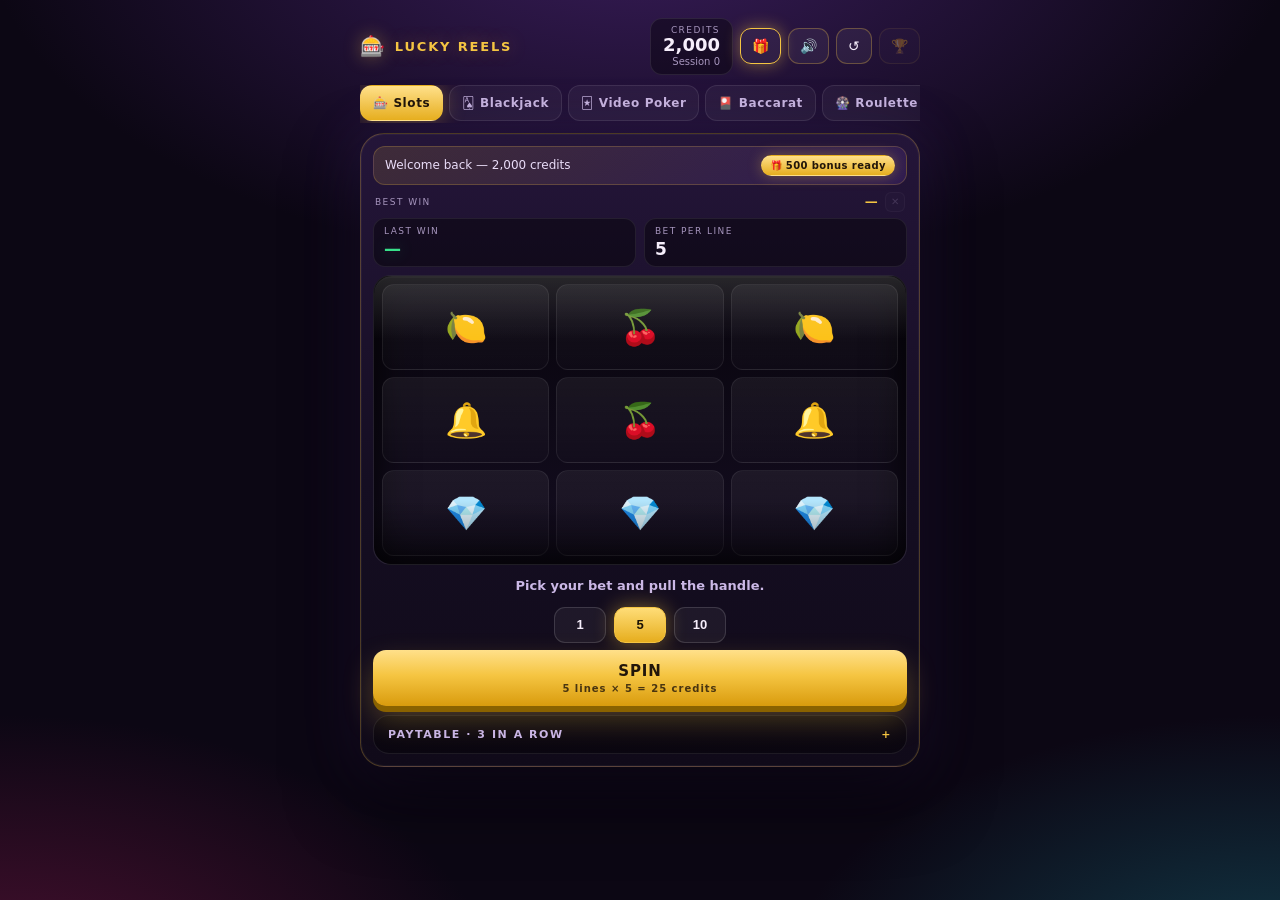
==== index.html @ c7d2e8b6 "Add Lucky Reels casino card room Single-file browser game room with slots, roulette, blackjack, bacc" ====
<!doctype html>
<html lang="en">
<head>
<meta charset="utf-8" />
<meta name="viewport" content="width=device-width, initial-scale=1" />
<title>Lucky Reels — Casino Card Room</title>
<link rel="icon" href="data:image/svg+xml,<svg xmlns='http://www.w3.org/2000/svg' viewBox='0 0 100 100'><text y='.9em' font-size='90'>🎰</text></svg>" />
<style>
  :root{
    --gold:#f5c542;
    --ink:#0c0714;
    --green:#38e08a;
    --red:#ff5d73;
    --muted:#a695bd;
  }
  *{box-sizing:border-box}
  html,body{min-height:100%}
  body{
    margin:0;
    font-family: ui-rounded, "Segoe UI", system-ui, -apple-system, sans-serif;
    color:#f6eefb;
    background:
      radial-gradient(1100px 600px at 50% -10%, #3a1d5c 0%, transparent 60%),
      radial-gradient(900px 500px at 100% 110%, #123b4a 0%, transparent 55%),
      radial-gradient(900px 500px at 0% 110%, #4a1030 0%, transparent 55%),
      var(--ink);
    padding:18px 14px 26px;
    display:flex;
    justify-content:center;
  }
  .wrap{width:100%;max-width:560px}

  /* ---------- header ---------- */
  .topbar{display:flex;align-items:center;justify-content:space-between;gap:10px;flex-wrap:wrap;margin-bottom:10px}
  .brand{
    display:flex;align-items:center;gap:8px;font-weight:800;font-size:13px;
    letter-spacing:.14em;text-transform:uppercase;color:var(--gold);
    text-shadow:0 0 18px rgba(245,197,66,.35);
  }
  .brand span{font-size:20px}
  .top-right{display:flex;align-items:center;justify-content:flex-end;gap:7px;flex-wrap:wrap}
  .balance{
    display:flex;flex-direction:column;align-items:flex-end;
    padding:6px 12px;border-radius:12px;
    background:rgba(0,0,0,.38);border:1px solid rgba(255,255,255,.09);
    line-height:1.15;
  }
  .balance span{font-size:9px;letter-spacing:.16em;text-transform:uppercase;color:var(--muted)}
  .balance strong{font-size:18px;font-variant-numeric:tabular-nums}
  .balance em{font-style:normal;font-size:10px;color:var(--muted);font-variant-numeric:tabular-nums}
  .balance em.up{color:var(--green)}
  .balance em.down{color:var(--red)}
  .balance.bump{animation:bump .4s ease}
  @keyframes bump{0%{transform:scale(1)}40%{transform:scale(1.06)}100%{transform:scale(1)}}

  .icon-btn{
    appearance:none;border:1px solid rgba(245,197,66,.3);background:rgba(255,255,255,.05);
    color:#f6eefb;border-radius:11px;padding:9px 11px;font-size:14px;cursor:pointer;transition:.18s;
  }
  .icon-btn:hover:not(:disabled){background:rgba(255,255,255,.12)}
  .icon-btn:disabled{opacity:.3;cursor:not-allowed}
  .icon-btn.ready{
    border-color:var(--gold);color:var(--gold);
    box-shadow:0 0 16px rgba(245,197,66,.45);
    animation:dailyGlow 2.2s ease-in-out infinite;
  }
  @keyframes dailyGlow{
    0%,100%{box-shadow:0 0 10px rgba(245,197,66,.3)}
    50%{box-shadow:0 0 22px rgba(245,197,66,.65)}
  }
  @media (prefers-reduced-motion: reduce){ .icon-btn.ready{animation:none} }

  /* ---------- tabs ---------- */
  .tabs{display:flex;gap:6px;margin-bottom:10px;overflow-x:auto;padding-bottom:2px;scrollbar-width:none}
  .tabs::-webkit-scrollbar{display:none}
  .tab{
    flex:1 0 auto;appearance:none;cursor:pointer;white-space:nowrap;
    padding:10px 12px;border-radius:12px;font-family:inherit;font-size:12px;font-weight:800;
    letter-spacing:.05em;color:#c3b0dc;background:rgba(255,255,255,.045);
    border:1px solid rgba(255,255,255,.09);transition:.18s;
  }
  .tab:hover{background:rgba(255,255,255,.1)}
  .tab.active{
    color:#20150a;border-color:transparent;
    background:linear-gradient(180deg,#ffe08a,#e6ae1f);
    box-shadow:0 0 22px rgba(245,197,66,.35);
  }

  /* ---------- panels ---------- */
  .game[hidden]{display:none}
  .table{
    border-radius:24px;padding:16px;
    background:linear-gradient(180deg,#241539 0%,#150e22 55%,#100a19 100%);
    border:1px solid rgba(245,197,66,.26);
    box-shadow:0 0 0 1px rgba(255,255,255,.04) inset, 0 30px 70px rgba(0,0,0,.6),
      0 0 60px rgba(140,80,255,.16);
  }
  .welcome{
    display:flex;align-items:center;justify-content:space-between;gap:8px;flex-wrap:wrap;
    padding:8px 11px;margin:0 0 7px;border-radius:12px;
    background:linear-gradient(135deg, rgba(245,197,66,.13), rgba(140,80,255,.13));
    border:1px solid rgba(245,197,66,.22);font-size:12px;color:#e9dcf8;
  }
  .welcome .welcome-tag{
    font-size:10px;font-weight:800;letter-spacing:.04em;padding:4px 8px;border-radius:999px;white-space:nowrap;
    color:#cbb8e6;background:rgba(255,255,255,.07);border:1px solid rgba(255,255,255,.12);
  }
  .welcome .welcome-tag.ready{
    color:#22160a;background:linear-gradient(180deg,#ffe08a,#e6ae1f);border-color:transparent;
    box-shadow:0 0 14px rgba(245,197,66,.35);
  }
  .best-line{
    display:flex;align-items:center;justify-content:space-between;gap:10px;margin:0 0 6px;padding:0 2px;
    font-size:9px;letter-spacing:.16em;text-transform:uppercase;color:var(--muted);
  }
  .best-line b{font-size:13px;letter-spacing:.02em;color:var(--gold);font-variant-numeric:tabular-nums}
  .best-right{display:flex;align-items:center;gap:7px}
  .best-clear{
    appearance:none;cursor:pointer;width:20px;height:20px;border-radius:6px;padding:0;
    border:1px solid rgba(255,255,255,.14);background:rgba(255,255,255,.05);
    color:#a695bd;font-size:10px;line-height:1;transition:.15s;
  }
  .best-clear:hover:not(:disabled){color:#fff;background:rgba(255,255,255,.14)}
  .best-clear:disabled{opacity:.25;cursor:not-allowed}
  .meters{display:grid;grid-template-columns:1fr 1fr;gap:8px;margin-bottom:8px}
  .meter{background:rgba(0,0,0,.4);border:1px solid rgba(255,255,255,.08);border-radius:12px;padding:7px 10px}
  .meter span{display:block;font-size:9px;letter-spacing:.16em;text-transform:uppercase;color:var(--muted);margin-bottom:3px}
  .meter strong{font-size:17px;font-variant-numeric:tabular-nums}
  .meter.win strong{color:var(--green);text-shadow:0 0 16px rgba(56,224,138,.4)}
  .meter.bump{animation:bump .4s ease}

  .msg{
    margin:12px 0 10px;min-height:40px;display:flex;align-items:center;justify-content:center;
    text-align:center;font-weight:700;font-size:14px;line-height:1.35;color:#cbb8e6;
  }
  .msg.good{color:var(--green);text-shadow:0 0 18px rgba(56,224,138,.3)}
  .msg.great{color:var(--gold);font-size:17px;text-shadow:0 0 22px rgba(245,197,66,.55);animation:bump .5s ease}
  .msg.bad{color:var(--red)}

  .chips-row{display:flex;gap:8px;justify-content:center;margin:10px 0}
  .chip{
    appearance:none;cursor:pointer;min-width:52px;height:40px;padding:0 10px;border-radius:11px;
    background:rgba(255,255,255,.05);border:1px solid rgba(255,255,255,.14);
    color:#f6eefb;font-weight:800;font-size:13px;font-variant-numeric:tabular-nums;transition:.16s;
  }
  .chip:hover:not(:disabled){background:rgba(255,255,255,.12);transform:translateY(-1px)}
  .chip.active{
    border-color:var(--gold);color:#1a1206;
    background:linear-gradient(180deg,#ffdd77,#e6ae1f);
    box-shadow:0 0 20px rgba(245,197,66,.45);
  }
  .chip:disabled{opacity:.4;cursor:not-allowed;transform:none}

  .btn{
    appearance:none;cursor:pointer;font-family:inherit;font-weight:800;font-size:14px;
    letter-spacing:.06em;text-transform:uppercase;padding:13px 16px;border-radius:13px;
    color:#f6eefb;background:rgba(255,255,255,.08);border:1px solid rgba(255,255,255,.16);transition:.15s;
  }
  .btn:hover:not(:disabled){background:rgba(255,255,255,.15)}
  .btn:active:not(:disabled){transform:translateY(2px)}
  .btn.gold{
    border:0;color:#22160a;
    background:linear-gradient(180deg,#ffe08a 0%,#f5c542 45%,#d99b0d 100%);
    box-shadow:0 6px 0 #8a6200, 0 14px 30px rgba(245,197,66,.28);
  }
  .btn.gold:hover:not(:disabled){filter:brightness(1.05);background:linear-gradient(180deg,#ffe08a 0%,#f5c542 45%,#d99b0d 100%)}
  .btn.gold:active:not(:disabled){transform:translateY(5px);box-shadow:0 2px 0 #8a6200}
  .btn.gold:disabled{filter:grayscale(.55) brightness(.8);box-shadow:0 4px 0 #4b3600;cursor:not-allowed}
  .btn.wide{width:100%}
  .actions{display:flex;gap:8px}
  .actions .btn{flex:1}
  .actions .btn[hidden]{display:none}

  /* ---------- slots ---------- */
  .reels{
    position:relative;display:grid;grid-template-columns:repeat(3,1fr);gap:7px;padding:8px;border-radius:18px;
    background:linear-gradient(180deg,#08050d,#140d20);border:1px solid rgba(255,255,255,.09);
    box-shadow:inset 0 0 40px rgba(0,0,0,.9), inset 0 2px 0 rgba(255,255,255,.05);overflow:hidden;
  }
  .reels:after{
    content:"";position:absolute;inset:0;pointer-events:none;border-radius:18px;
    background:linear-gradient(180deg, rgba(255,255,255,.14), transparent 22%, transparent 78%, rgba(0,0,0,.5));
  }
  .cell{
    position:relative;height:clamp(58px, 15vw, 86px);border-radius:12px;display:flex;align-items:center;justify-content:center;
    background:linear-gradient(180deg, rgba(255,255,255,.06), rgba(255,255,255,.015));
    border:1px solid rgba(255,255,255,.07);font-size:clamp(24px, 6.5vw, 34px);line-height:1;
    transition:box-shadow .2s, border-color .2s, background .2s;user-select:none;
  }
  .cell .sym{display:block}
  .cell.spinning .sym{animation:roll .13s linear infinite;filter:blur(.7px)}
  @keyframes roll{
    0%{transform:translateY(-24%) scale(.9);opacity:.35}
    50%{transform:translateY(0) scale(1.04);opacity:1}
    100%{transform:translateY(24%) scale(.9);opacity:.35}
  }
  .cell.win{
    border-color:var(--gold);
    background:radial-gradient(circle at 50% 50%, rgba(245,197,66,.28), rgba(245,197,66,.05));
    animation:pulseWin .9s ease-in-out infinite alternate;
  }
  @keyframes pulseWin{
    from{box-shadow:0 0 0 1px var(--gold),0 0 14px rgba(245,197,66,.4)}
    to{box-shadow:0 0 0 1px var(--gold),0 0 34px rgba(245,197,66,.75)}
  }
  .spin{padding:12px 18px;font-size:15px}
  .spin small{display:block;font-size:10px;font-weight:700;letter-spacing:.1em;opacity:.8;margin-top:3px;text-transform:none}
  #game-slots .table{padding:12px}
  #game-slots .msg{margin:7px 0;min-height:28px;font-size:13px}
  #game-slots .chips-row{margin:7px 0}
  #game-slots .chip{height:36px}
  #game-slots details.pay{margin-top:9px}

  details.pay{margin-top:14px;border-radius:16px;border:1px solid rgba(255,255,255,.08);background:rgba(0,0,0,.32);overflow:hidden}
  details.pay summary{cursor:pointer;padding:12px 14px;font-size:11px;font-weight:800;letter-spacing:.14em;text-transform:uppercase;color:#c9b5e4;list-style:none}
  details.pay summary::-webkit-details-marker{display:none}
  details.pay summary:after{content:"+";float:right;color:var(--gold)}
  details.pay[open] summary:after{content:"–"}
  .paytable{display:grid;grid-template-columns:1fr 1fr;gap:6px 8px;padding:0 14px 14px;font-size:12px}
  .paytable div{display:flex;align-items:center;justify-content:space-between;gap:6px;background:rgba(255,255,255,.04);border-radius:9px;padding:7px 9px}
  .paytable em{font-style:normal;color:var(--gold);font-weight:800;font-variant-numeric:tabular-nums}
  .paytable small{grid-column:1/-1;color:#8f7da8;font-size:11px;padding:4px 2px 0;line-height:1.5}

  /* ---------- playing cards ---------- */
  .hand-head{display:flex;align-items:center;justify-content:space-between;margin:4px 0 6px}
  .hand-head span{font-size:10px;letter-spacing:.16em;text-transform:uppercase;color:var(--muted)}
  .hand-head b{font-size:15px;color:var(--gold);font-variant-numeric:tabular-nums}
  .hand{display:flex;gap:8px;min-height:96px;align-items:center;flex-wrap:wrap;padding:2px 0 4px}

  .card{
    --cw:64px;--ch:92px;
    position:relative;width:var(--cw);height:var(--ch);border-radius:9px;flex:0 0 auto;
    background:linear-gradient(160deg,#ffffff,#e7dff0);color:#1a1024;
    box-shadow:0 6px 16px rgba(0,0,0,.45), inset 0 0 0 1px rgba(0,0,0,.06);
    display:flex;align-items:center;justify-content:center;
    animation:dealIn .26s cubic-bezier(.2,1.3,.5,1) both;
  }
  @keyframes dealIn{from{opacity:0;transform:translateY(-16px) rotate(-4deg) scale(.9)}to{opacity:1;transform:none}}
  .card .rank{position:absolute;top:3px;left:5px;font-size:13px;font-weight:900;line-height:1}
  .card .suit{font-size:27px;line-height:1;margin-top:4px}
  .card.red{color:#d4244a}
  .card.back{
    background:repeating-linear-gradient(45deg,#2a1640,#2a1640 6px,#3d2160 6px,#3d2160 12px);
    box-shadow:0 6px 16px rgba(0,0,0,.45), inset 0 0 0 1px rgba(245,197,66,.35);
  }

  /* ---------- video poker ---------- */
  .vp-hand{display:flex;gap:6px;justify-content:center;margin:4px 0 2px}
  .vp-slot{
    position:relative;appearance:none;background:none;border:0;padding:0;cursor:pointer;
    display:flex;flex-direction:column;align-items:center;gap:5px;transition:transform .15s;
  }
  .vp-slot .card{--cw:58px;--ch:84px}
  .vp-slot:hover{transform:translateY(-3px)}
  .vp-slot.held .card{box-shadow:0 0 0 2px var(--gold), 0 8px 22px rgba(245,197,66,.35)}
  .vp-slot.held{transform:translateY(-6px)}
  .vp-slot.scored .card{box-shadow:0 0 0 2px var(--green), 0 0 22px rgba(56,224,138,.4)}
  .hold-tag{
    font-size:9px;font-weight:900;letter-spacing:.12em;padding:3px 7px;border-radius:999px;
    color:#cbb8e6;background:rgba(255,255,255,.07);border:1px solid rgba(255,255,255,.12);
  }
  .vp-slot.held .hold-tag{color:#22160a;background:linear-gradient(180deg,#ffdd77,#e6ae1f);border-color:transparent}

  .vp-table{display:grid;grid-template-columns:1fr 1fr;gap:4px 8px;margin:10px 0 4px;font-size:11.5px}
  .vp-table .row{
    display:flex;justify-content:space-between;gap:6px;padding:5px 8px;border-radius:8px;
    background:rgba(255,255,255,.035);color:#b9a6d3;transition:.2s;
  }
  .vp-table .row b{color:#e7d9fb;font-variant-numeric:tabular-nums}
  .vp-table .row.active{background:rgba(56,224,138,.16);color:#d9ffee}
  .vp-table .row.active b{color:var(--green)}
  .vp-table .row.zero{opacity:.55}

  /* ---------- baccarat ---------- */
  .bac-bets{display:grid;grid-template-columns:repeat(3,1fr);gap:8px;margin:10px 0 2px}
  .bac-bets button{
    appearance:none;cursor:pointer;font-family:inherit;padding:10px 6px;border-radius:12px;
    background:rgba(255,255,255,.05);border:1px solid rgba(255,255,255,.13);
    color:#e6d9f7;font-weight:800;font-size:13px;letter-spacing:.04em;transition:.16s;
    display:flex;flex-direction:column;align-items:center;gap:2px;
  }
  .bac-bets button small{font-size:9px;font-weight:700;letter-spacing:.1em;color:var(--muted)}
  .bac-bets button:hover:not(:disabled){background:rgba(255,255,255,.12)}
  .bac-bets button.active{
    border-color:var(--gold);color:#20150a;
    background:linear-gradient(180deg,#ffe08a,#e6ae1f);
    box-shadow:0 0 22px rgba(245,197,66,.4);
  }
  .bac-bets button.active small{color:rgba(32,21,10,.7)}
  .bac-bets button:disabled{opacity:.55;cursor:not-allowed}

  /* ---------- roulette ---------- */
  .wheel-wrap{position:relative;display:flex;justify-content:center;padding-top:14px;margin-bottom:6px}
  .wheel-pointer{
    position:absolute;top:2px;left:50%;transform:translateX(-50%);width:0;height:0;
    border-left:9px solid transparent;border-right:9px solid transparent;border-top:15px solid var(--gold);
    z-index:3;filter:drop-shadow(0 2px 5px rgba(0,0,0,.8));
  }
  .wheel{
    position:relative;width:216px;height:216px;border-radius:50%;background:#0b0714;
    box-shadow:0 0 0 5px #2a1640, 0 0 0 7px rgba(245,197,66,.45), 0 18px 40px rgba(0,0,0,.6);
    transition:transform 3.7s cubic-bezier(.1,.7,.1,1);
  }
  .wheel-num{
    position:absolute;left:50%;top:50%;width:18px;height:18px;margin:-9px 0 0 -9px;
    display:flex;align-items:center;justify-content:center;
    font-size:9px;font-weight:900;color:#fff;text-shadow:0 1px 2px rgba(0,0,0,.9);
  }
  .wheel-hub{
    position:absolute;inset:34%;border-radius:50%;
    background:radial-gradient(circle at 40% 30%, #3a2058, #120c1e 70%);
    border:2px solid rgba(245,197,66,.55);
    box-shadow:0 0 22px rgba(0,0,0,.8) inset, 0 0 16px rgba(245,197,66,.25);
  }
  .wheel-hub:after{
    content:"🎲";position:absolute;inset:0;display:flex;align-items:center;justify-content:center;
    font-size:15px;opacity:.75;
  }
  .rl-outside{display:grid;grid-template-columns:repeat(4,1fr);gap:6px;margin:12px 0 8px}
  .rl-outside button{
    position:relative;appearance:none;cursor:pointer;font-family:inherit;font-weight:800;font-size:12px;
    padding:9px 4px;border-radius:10px;border:1px solid rgba(255,255,255,.13);
    background:rgba(255,255,255,.06);color:#eee;display:flex;flex-direction:column;align-items:center;gap:2px;transition:.14s;
  }
  .rl-outside button:hover:not(:disabled){background:rgba(255,255,255,.14)}
  .rl-outside button:disabled{opacity:.6;cursor:not-allowed}
  .rl-outside small{font-size:8px;letter-spacing:.1em;color:var(--muted)}
  .rl-outside .dot{width:9px;height:9px;border-radius:50%;display:inline-block}
  .rl-outside .dot.red{background:#e0243f;box-shadow:0 0 8px rgba(224,36,63,.8)}
  .rl-outside .dot.black{background:#0d0912;border:1px solid #4a3a63}
  .rl-dozens{display:grid;grid-template-columns:repeat(4,1fr);gap:5px;margin:0 0 6px}
  .rl-columns{display:grid;grid-template-columns:repeat(4,1fr);gap:5px;margin:0 0 10px}
  .rl-dozens button,.rl-columns button{
    position:relative;appearance:none;cursor:pointer;font-family:inherit;font-weight:800;font-size:11.5px;
    padding:8px 4px;border-radius:9px;border:1px solid rgba(255,255,255,.13);
    background:rgba(255,255,255,.06);color:#eee;display:flex;flex-direction:column;align-items:center;gap:1px;transition:.14s;
  }
  .rl-dozens button:hover:not(:disabled),.rl-columns button:hover:not(:disabled){background:rgba(255,255,255,.14)}
  .rl-dozens button:disabled,.rl-columns button:disabled{opacity:.6;cursor:not-allowed}
  .rl-dozens small,.rl-columns small{font-size:8px;letter-spacing:.08em;color:var(--muted)}
  .rl-col-label{
    display:flex;align-items:center;justify-content:center;font-size:9px;font-weight:800;letter-spacing:.1em;
    color:var(--gold);background:rgba(245,197,66,.12);border:1px dashed rgba(245,197,66,.35);border-radius:9px;
  }
  .rl-dozens .rl-spacer{border:none;background:none}
  .rl-board{display:grid;grid-template-columns:repeat(4,1fr);gap:5px;margin:6px 0 4px}
  .rl-cell{
    position:relative;appearance:none;cursor:pointer;font-family:inherit;font-weight:800;font-size:12.5px;
    padding:9px 0;border-radius:8px;border:1px solid rgba(255,255,255,.12);color:#fff;transition:.12s;
  }
  .rl-cell:hover:not(:disabled){filter:brightness(1.25)}
  .rl-cell:disabled{cursor:not-allowed;opacity:.7}
  .rl-cell.red{background:linear-gradient(180deg,#c0203c,#861428)}
  .rl-cell.black{background:linear-gradient(180deg,#241a33,#140d20)}
  .rl-cell.zero{
    grid-column:1;display:flex;align-items:center;justify-content:center;font-size:15px;letter-spacing:.1em;
    background:linear-gradient(180deg,#1f8a52,#105c38);
  }
  .rl-cell.hit{box-shadow:0 0 0 2px var(--gold),0 0 24px rgba(245,197,66,.65);animation:pulseWin .9s ease-in-out infinite alternate}
  .stake{
    position:absolute;top:-6px;right:-5px;min-width:20px;padding:1px 5px;border-radius:999px;
    background:linear-gradient(180deg,#ffdd77,#e6ae1f);color:#22160a;font-size:9px;font-weight:900;
    box-shadow:0 2px 6px rgba(0,0,0,.55);font-variant-numeric:tabular-nums;
  }
  .rl-footer{display:flex;align-items:center;justify-content:space-between;gap:8px;flex-wrap:wrap;margin:6px 0 10px}
  .rl-actions{display:flex;gap:6px}
  .rl-actions .btn{padding:9px 11px;font-size:10.5px;letter-spacing:.03em;border-radius:10px}
  .rl-total span{display:block;font-size:9px;letter-spacing:.16em;text-transform:uppercase;color:var(--muted)}
  .rl-total strong{font-size:18px;font-variant-numeric:tabular-nums}
  .rl-history{display:grid;grid-template-columns:repeat(10,1fr);gap:4px;margin:2px 0 10px}
  .rl-history .hist{
    display:flex;align-items:center;justify-content:center;height:24px;border-radius:7px;
    font-size:11px;font-weight:900;color:#fff;border:1px solid rgba(255,255,255,.1);
  }
  .rl-history .hist.empty{background:rgba(255,255,255,.03);color:#4c3d63;border-style:dashed}
  .rl-history .hist.red{background:linear-gradient(180deg,#c0203c,#861428)}
  .rl-history .hist.black{background:linear-gradient(180deg,#241a33,#140d20)}
  .rl-history .hist.green{background:linear-gradient(180deg,#1f8a52,#105c38)}
  .rl-history .hist:first-child{animation:histIn .28s ease both}
  @keyframes histIn{from{opacity:0;transform:scale(.78)}to{opacity:1;transform:none}}

  @media (max-width: 400px){
    .vp-slot .card{--cw:50px;--ch:74px}
    .vp-table{grid-template-columns:1fr}
    .rl-history .hist{font-size:9px;height:21px}
  }

  /* ---------- fx ---------- */
  .toast{
    position:fixed;left:50%;top:22px;transform:translate(-50%,-160%);opacity:0;pointer-events:none;
    background:linear-gradient(180deg,#ffe08a,#e6ae1f);color:#231705;
    font-weight:900;letter-spacing:.06em;text-transform:uppercase;font-size:13px;
    padding:12px 20px;border-radius:999px;box-shadow:0 14px 40px rgba(0,0,0,.5);
    transition:transform .35s cubic-bezier(.2,1.4,.4,1);z-index:50;
  }
  .toast.show{transform:translate(-50%,0);opacity:1}
  .flash{position:fixed;inset:0;background:rgba(255,236,180,.85);opacity:0;pointer-events:none;z-index:40;transition:opacity .4s}
  .flash.on{opacity:.3;transition:opacity .05s}
</style>
</head>
<body>
<div class="wrap">
  <header class="topbar">
    <div class="brand"><span>🎰</span> Lucky Reels</div>
    <div class="top-right">
      <div class="balance" id="balancePill">
        <span>Credits</span>
        <strong id="credits">2,000</strong>
        <em id="net">Session 0</em>
      </div>
      <button class="icon-btn" id="dailyBtn" title="Daily bonus">🎁</button>
      <button class="icon-btn" id="soundBtn" title="Toggle sound">🔊</button>
      <button class="icon-btn" id="resetBtn" title="Top up to 2,000 credits">↺</button>
      <button class="icon-btn" id="clearBests" title="Clear all best wins">🏆</button>
    </div>
  </header>

  <nav class="tabs" role="tablist">
    <button class="tab active" data-game="slots" role="tab">🎰 Slots</button>
    <button class="tab" data-game="blackjack" role="tab">🂡 Blackjack</button>
    <button class="tab" data-game="poker" role="tab">🃏 Video Poker</button>
    <button class="tab" data-game="baccarat" role="tab">🎴 Baccarat</button>
    <button class="tab" data-game="roulette" role="tab">🎡 Roulette</button>
  </nav>

  <!-- ================= SLOTS ================= -->
  <section class="game" id="game-slots">
    <div class="table">
      <div class="welcome" id="welcome"></div>
      <div class="best-line"><span>Best win</span><span class="best-right"><b id="sBest">—</b><button class="best-clear" data-game="slots" title="Clear this best win" aria-label="Clear best win">✕</button></span></div>
      <div class="meters">
        <div class="meter win"><span>Last win</span><strong id="sLastWin">—</strong></div>
        <div class="meter"><span>Bet per line</span><strong id="sBetTag">5</strong></div>
      </div>
      <div class="reels" id="sReels" aria-label="Slot reels"></div>
      <div class="msg" id="sMsg">Pick your bet and pull the handle.</div>
      <div class="chips-row" id="sChips"></div>
      <button class="btn gold wide spin" id="sSpin">
        <span id="sSpinLabel">Spin</span>
        <small id="sCost">5 lines × 5 = 25 credits</small>
      </button>
      <details class="pay">
        <summary>Paytable · 3 in a row</summary>
        <div class="paytable" id="sPaytable"></div>
      </details>
    </div>
  </section>

  <!-- ================= BLACKJACK ================= -->
  <section class="game" id="game-blackjack" hidden>
    <div class="table">
      <div class="best-line"><span>Best win</span><span class="best-right"><b id="bjBest">—</b><button class="best-clear" data-game="blackjack" title="Clear this best win" aria-label="Clear best win">✕</button></span></div>
      <div class="hand-head"><span>Dealer</span><b id="bjDealerVal">—</b></div>
      <div class="hand" id="bjDealer"></div>
      <div class="hand-head"><span>Your hand</span><b id="bjPlayerVal">—</b></div>
      <div class="hand" id="bjPlayer"></div>
      <div class="msg" id="bjMsg">Pick a bet and deal. Blackjack pays 3:2, dealer stands on all 17s.</div>
      <div class="chips-row" id="bjChips"></div>
      <div class="actions">
        <button class="btn gold" id="bjDeal">Deal</button>
        <button class="btn" id="bjAgain" hidden>Deal again</button>
        <button class="btn" id="bjHit" hidden>Hit</button>
        <button class="btn" id="bjStand" hidden>Stand</button>
        <button class="btn" id="bjDouble" hidden>Double</button>
      </div>
      <details class="pay">
        <summary>How it plays</summary>
        <div class="paytable">
          <small style="grid-column:1/-1">
            Get closer to 21 than the dealer without going over. Face cards count 10, aces count 11 or 1.
            Blackjack (21 on your first two cards) pays 3:2. Double doubles your bet and gives you one more card.
            Push means nobody wins and your bet comes back.
          </small>
        </div>
      </details>
    </div>
  </section>

  <!-- ================= VIDEO POKER ================= -->
  <section class="game" id="game-poker" hidden>
    <div class="table">
      <div class="best-line"><span>Best win</span><span class="best-right"><b id="vpBest">—</b><button class="best-clear" data-game="poker" title="Clear this best win" aria-label="Clear best win">✕</button></span></div>
      <div class="vp-hand" id="vpHand"></div>
      <div class="msg" id="vpMsg">Deal five cards, hold what you like, then draw.</div>
      <div class="vp-table" id="vpTable"></div>
      <div class="chips-row" id="vpChips"></div>
      <button class="btn gold wide" id="vpDeal">Deal</button>
      <details class="pay">
        <summary>How it plays</summary>
        <div class="paytable">
          <small style="grid-column:1/-1">
            Jacks or Better: you need at least a pair of jacks to win. Payouts are the multiplier × your bet.
            Click cards to hold them, then draw to replace the rest.
          </small>
        </div>
      </details>
    </div>
  </section>

  <!-- ================= BACCARAT ================= -->
  <section class="game" id="game-baccarat" hidden>
    <div class="table">
      <div class="best-line"><span>Best win</span><span class="best-right"><b id="bacBest">—</b><button class="best-clear" data-game="baccarat" title="Clear this best win" aria-label="Clear best win">✕</button></span></div>
      <div class="hand-head"><span>Banker</span><b id="bacBankerVal">—</b></div>
      <div class="hand" id="bacBanker"></div>
      <div class="hand-head"><span>Player</span><b id="bacPlayerVal">—</b></div>
      <div class="hand" id="bacPlayer"></div>
      <div class="bac-bets" id="bacBets">
        <button data-bet="player">Player<small>pays 1:1</small></button>
        <button data-bet="tie">Tie<small>pays 8:1</small></button>
        <button data-bet="banker">Banker<small>pays 0.95:1</small></button>
      </div>
      <div class="chips-row" id="bacChips"></div>
      <button class="btn gold wide" id="bacDeal">Deal</button>
      <div class="msg" id="bacMsg">Back a hand, pick your stake, then deal.</div>
      <details class="pay">
        <summary>How it plays</summary>
        <div class="paytable">
          <small style="grid-column:1/-1">
            Closest to 9 wins — tens and face cards count zero. You only choose Player, Banker or Tie;
            the drawing rules are automatic. A tie refunds Player and Banker bets.
          </small>
        </div>
      </details>
    </div>
  </section>

  <!-- ================= ROULETTE ================= -->
  <section class="game" id="game-roulette" hidden>
    <div class="table">
      <div class="best-line"><span>Best win</span><span class="best-right"><b id="rlBest">—</b><button class="best-clear" data-game="roulette" title="Clear this best win" aria-label="Clear best win">✕</button></span></div>
      <div class="rl-history" id="rlHistory" aria-label="Last ten numbers"></div>
      <div class="wheel-wrap">
        <div class="wheel-pointer"></div>
        <div class="wheel" id="wheel"></div>
      </div>
      <div class="msg" id="rlMsg">Place chips on the table, then spin.</div>
      <div class="chips-row" id="rlChips"></div>
      <div class="rl-outside" id="rlOutside">
        <button data-key="red"><span class="dot red"></span>Red<small>1:1</small></button>
        <button data-key="black"><span class="dot black"></span>Black<small>1:1</small></button>
        <button data-key="odd">Odd<small>1:1</small></button>
        <button data-key="even">Even<small>1:1</small></button>
      </div>
      <div class="rl-dozens" id="rlDozens">
        <span class="rl-spacer" aria-hidden="true"></span>
        <button data-key="doz1">1–12<small>2:1</small></button>
        <button data-key="doz2">13–24<small>2:1</small></button>
        <button data-key="doz3">25–36<small>2:1</small></button>
      </div>
      <div class="rl-board" id="rlBoard"></div>
      <div class="rl-columns" id="rlColumns">
        <span class="rl-col-label">2:1</span>
        <button data-key="col1">Col 1<small>1,4,7…</small></button>
        <button data-key="col2">Col 2<small>2,5,8…</small></button>
        <button data-key="col3">Col 3<small>3,6,9…</small></button>
      </div>
      <div class="rl-footer">
        <div class="rl-total"><span>On the table</span><strong id="rlTotal">0</strong></div>
        <div class="rl-actions">
          <button class="btn" id="rlRepeat">Repeat last bet</button>
          <button class="btn" id="rlClear">Clear</button>
        </div>
      </div>
      <button class="btn gold wide" id="rlSpin">Place your bets</button>
      <details class="pay">
        <summary>How it plays</summary>
        <div class="paytable">
          <small style="grid-column:1/-1">
            Pick a chip, then tap a number or an outside bet to put it down — tap again to add more.
            A single number pays 35:1. Red/black and odd/even pay 1:1; the dozens (1–12, 13–24, 25–36)
            and the three columns (every third number) pay 2:1. Zero is green: it beats every outside
            bet but still pays 35:1 as a straight number. "Repeat last bet" puts your previous chips
            back exactly where they were.
          </small>
        </div>
      </details>
    </div>
  </section>
</div>

<div class="toast" id="toast">Jackpot!</div>
<div class="flash" id="flash"></div>

<script>
(() => {
  "use strict";

  /* ================= shared helpers ================= */
  const fmt = (n) => Number(n).toLocaleString("en-US");
  const DAILY_BONUS = 500;
  const $ = (id) => document.getElementById(id);

  const RANKS = ["2","3","4","5","6","7","8","9","10","J","Q","K","A"];
  const SUITS = ["♠","♥","♦","♣"];
  const RED_SUITS = ["♥","♦"];

  const shuffle = (arr) => {
    for (let i = arr.length - 1; i > 0; i--) {
      const j = Math.floor(Math.random() * (i + 1));
      const tmp = arr[i]; arr[i] = arr[j]; arr[j] = tmp;
    }
    return arr;
  };
  const makeShoe = (decks) => {
    const cards = [];
    for (let d = 0; d < decks; d++) for (const s of SUITS) for (const r of RANKS) cards.push({ rank: r, suit: s });
    return shuffle(cards);
  };
  const cardPoints = (rank) => (rank === "A" ? 11 : ["K","Q","J","10"].includes(rank) ? 10 : Number(rank));
  const handTotal = (cards) => {
    let total = cards.reduce((sum, c) => sum + cardPoints(c.rank), 0);
    let aces = cards.filter((c) => c.rank === "A").length;
    while (total > 21 && aces > 0) { total -= 10; aces--; }
    return total;
  };
  const baccaratPoints = (rank) => (rank === "A" ? 1 : ["K","Q","J","10"].includes(rank) ? 0 : Number(rank));
  const baccaratTotal = (cards) => cards.reduce((sum, c) => sum + baccaratPoints(c.rank), 0) % 10;

  /* ================= persistence ================= */
  const SAVE_KEY = "luckyCasinoV1";
  const saved = (() => { try { return JSON.parse(localStorage.getItem(SAVE_KEY) || "{}"); } catch { return {}; } })();

  const BET_SETS = {
    slots: [1, 5, 10],
    blackjack: [1, 5, 10],
    poker: [1, 5, 10],
    baccarat: [1, 5, 10],
    roulette: [1, 5, 10]
  };

  const state = {
    credits: Number.isFinite(saved.credits) ? saved.credits : 2000,
    net: Number.isFinite(saved.net) ? saved.net : 0,
    bests: {
      slots: Number(saved.bests && saved.bests.slots) || 0,
      blackjack: Number(saved.bests && saved.bests.blackjack) || 0,
      poker: Number(saved.bests && saved.bests.poker) || 0,
      baccarat: Number(saved.bests && saved.bests.baccarat) || 0,
      roulette: Number(saved.bests && saved.bests.roulette) || 0
    },
    daily: { last: saved.daily && typeof saved.daily.last === "string" ? saved.daily.last : "" },
    sound: saved.sound !== false,
    game: ["slots","blackjack","poker","baccarat","roulette"].includes(saved.game) ? saved.game : "slots",
    bets: {
      slots: BET_SETS.slots.includes(saved.bets && saved.bets.slots) ? saved.bets.slots : 5,
      blackjack: BET_SETS.blackjack.includes(saved.bets && saved.bets.blackjack) ? saved.bets.blackjack : 5,
      poker: BET_SETS.poker.includes(saved.bets && saved.bets.poker) ? saved.bets.poker : 5,
      baccarat: BET_SETS.baccarat.includes(saved.bets && saved.bets.baccarat) ? saved.bets.baccarat : 5,
      roulette: BET_SETS.roulette.includes(saved.bets && saved.bets.roulette) ? saved.bets.roulette : 5
    }
  };

  const save = () => {
    try {
      localStorage.setItem(SAVE_KEY, JSON.stringify({
        credits: state.credits, net: state.net, bests: state.bests,
        daily: state.daily,
        sound: state.sound, game: state.game, bets: state.bets
      }));
    } catch {}
  };

  /* ================= audio ================= */
  let audioCtx = null;
  let audioOut = null;
  const audioUnlock = () => {
    if (!state.sound) return null;
    try {
      audioCtx = audioCtx || new (window.AudioContext || window.webkitAudioContext)();
      if (!audioOut) {
        const master = audioCtx.createGain();
        master.gain.value = 1.8;
        const limiter = audioCtx.createDynamicsCompressor();
        limiter.threshold.value = -6;
        limiter.knee.value = 0;
        limiter.ratio.value = 20;
        limiter.attack.value = 0.002;
        limiter.release.value = 0.18;
        master.connect(limiter).connect(audioCtx.destination);
        audioOut = master;
      }
      if (audioCtx.state === "suspended") audioCtx.resume();
      return audioCtx;
    } catch { return null; }
  };
  const tone = (freq, duration = 0.09, type = "triangle", gain = 0.06, delay = 0) => {
    if (!state.sound) return;
    try {
      audioCtx = audioUnlock();
      if (!audioCtx) return;
      if (audioCtx.state === "suspended") audioCtx.resume();
      const t0 = audioCtx.currentTime + delay + (audioCtx.state === "running" ? 0 : 0.08);
      const osc = audioCtx.createOscillator();
      const g = audioCtx.createGain();
      osc.type = type;
      osc.frequency.setValueAtTime(freq, t0);
      g.gain.setValueAtTime(0, t0);
      g.gain.linearRampToValueAtTime(gain, t0 + 0.012);
      g.gain.exponentialRampToValueAtTime(0.0001, t0 + duration);
      osc.connect(g).connect(audioOut || audioCtx.destination);
      osc.start(t0);
      osc.stop(t0 + duration + 0.02);
    } catch {}
  };
  const sfx = {
    click: () => tone(520, 0.09, "square", 0.34),
    card: (n = 0) => tone(600 + (n % 5) * 35, 0.1, "triangle", 0.45),
    reel: (n) => tone(360 + n * 60, 0.13, "triangle", 0.48),
    win: () => {
      [660, 880, 1100, 1320].forEach((f, i) => tone(f, 0.55, "triangle", 0.6, i * 0.12));
      tone(1320, 0.85, "sine", 0.45, 0.5);
      tone(880, 0.8, "triangle", 0.38, 0.52);
      tone(1760, 0.6, "sine", 0.24, 0.62);
    },
    jackpot: () => {
      [523, 659, 784, 1047, 1319, 1568, 2093].forEach((f, i) => tone(f, 0.5, "sawtooth", 0.42, i * 0.11));
      [1047, 1319, 1568, 2093].forEach((f) => tone(f, 1.35, "triangle", 0.38, 0.9));
      tone(2093, 1.45, "sine", 0.28, 0.95);
      tone(2637, 0.95, "sine", 0.18, 1.15);
    },
    lose: () => tone(200, 0.2, "sine", 0.42)
  };

  /* ================= shared ui ================= */
  const el = {
    credits: $("credits"), net: $("net"), balance: $("balancePill"),
    soundBtn: $("soundBtn"), resetBtn: $("resetBtn"), clearBests: $("clearBests"),
    dailyBtn: $("dailyBtn"), welcome: $("welcome"),
    toast: $("toast"), flash: $("flash")
  };

  const updateHeader = (bump = false) => {
    el.credits.textContent = fmt(Math.floor(state.credits));
    el.net.textContent = "Session " + (state.net > 0 ? "+" : "") + fmt(state.net);
    el.net.className = state.net > 0 ? "up" : state.net < 0 ? "down" : "";
    if (bump) {
      el.balance.classList.remove("bump");
      void el.balance.offsetWidth;
      el.balance.classList.add("bump");
    }
    renderWelcome();
    save();
  };

  const bestEls = {
    slots: $("sBest"), blackjack: $("bjBest"), poker: $("vpBest"),
    baccarat: $("bacBest"), roulette: $("rlBest")
  };

  const renderBests = () => {
    Object.keys(bestEls).forEach((game) => {
      const value = state.bests[game] || 0;
      bestEls[game].textContent = value > 0 ? fmt(value) : "—";
      const clear = document.querySelector(`.best-clear[data-game="${game}"]`);
      if (clear) clear.disabled = value <= 0;
    });
    el.clearBests.disabled = !Object.keys(state.bests).some((game) => state.bests[game] > 0);
  };

  const recordBest = (game, amount) => {
    if (amount > (state.bests[game] || 0)) {
      state.bests[game] = amount;
      renderBests();
      save();
    }
  };

  const cardEl = (card, opts = {}) => {
    const node = document.createElement("div");
    node.className = "card" + (opts.hidden ? " back" : "") +
      (!opts.hidden && RED_SUITS.includes(card.suit) ? " red" : "");
    node.style.animationDelay = ((opts.index || 0) * 55) + "ms";
    if (!opts.hidden) {
      const rank = document.createElement("span");
      rank.className = "rank";
      rank.textContent = card.rank;
      const suit = document.createElement("span");
      suit.className = "suit";
      suit.textContent = card.suit;
      node.append(rank, suit);
    }
    return node;
  };

  const chipRow = (container, values, current, onPick, disabled) => {
    container.innerHTML = "";
    values.forEach((value) => {
      const btn = document.createElement("button");
      btn.type = "button";
      btn.className = "chip" + (value === current ? " active" : "");
      btn.textContent = fmt(value);
      btn.disabled = !!disabled;
      if (!disabled) {
        btn.addEventListener("click", () => { onPick(value); });
      }
      container.appendChild(btn);
    });
  };

  /* ================= tabs ================= */
  const tabs = [...document.querySelectorAll(".tab")];
  const showGame = (name) => {
    state.game = name;
    tabs.forEach((t) => t.classList.toggle("active", t.dataset.game === name));
    document.querySelectorAll(".game").forEach((section) => {
      section.hidden = section.id !== "game-" + name;
    });
    save();
  };
  tabs.forEach((tab) => tab.addEventListener("click", () => { showGame(tab.dataset.game); sfx.click(); }));

  /* ================= SLOTS ================= */
  const SYMBOLS = [
    { id:"cherry", char:"🍒", weight:30, mult:5,   name:"Cherry" },
    { id:"lemon",  char:"🍋", weight:25, mult:10,  name:"Lemon" },
    { id:"bell",   char:"🔔", weight:20, mult:25,  name:"Bell" },
    { id:"gem",    char:"💎", weight:15, mult:60,  name:"Diamond" },
    { id:"seven",  char:"7️⃣", weight:10, mult:250, name:"Lucky 7" }
  ];
  const SLOT_LINES = [
    [0,1,2], [3,4,5], [6,7,8], [0,4,8], [2,4,6]
  ];
  const SLOT_WEIGHT = SYMBOLS.reduce((sum, s) => sum + s.weight, 0);

  const pickSymbol = () => {
    let roll = Math.random() * SLOT_WEIGHT;
    for (const symbol of SYMBOLS) { roll -= symbol.weight; if (roll < 0) return symbol; }
    return SYMBOLS[0];
  };

  const slots = { spinning: false, grid: new Array(9).fill(null), cells: [], staked: 0 };

  const sReels = $("sReels");
  for (let i = 0; i < 9; i++) {
    const node = document.createElement("div");
    node.className = "cell";
    const sym = document.createElement("span");
    sym.className = "sym";
    node.appendChild(sym);
    sReels.appendChild(node);
    slots.cells.push({ node, sym, timer: null });
  }

  const sEl = {
    chips: $("sChips"), spin: $("sSpin"), label: $("sSpinLabel"), cost: $("sCost"),
    msg: $("sMsg"), lastWin: $("sLastWin"), betTag: $("sBetTag"), paytable: $("sPaytable")
  };

  const slotCost = () => state.bets.slots * SLOT_LINES.length;

  const slotRender = () => {
    sEl.betTag.textContent = fmt(state.bets.slots);
    sEl.cost.textContent = `${SLOT_LINES.length} lines × ${fmt(state.bets.slots)} = ${fmt(slotCost())} credits`;
    sEl.label.textContent = state.credits < slotCost() ? "Not enough credits" : "Spin";
    sEl.spin.disabled = slots.spinning || state.credits < slotCost();
    chipRow(sEl.chips, BET_SETS.slots, state.bets.slots, (v) => {
      if (slots.spinning) return;
      state.bets.slots = v;
      sfx.click();
      slotRender();
      save();
    }, slots.spinning);
  };

  const slotSetMessage = (text, cls = "") => {
    sEl.msg.className = "msg " + cls;
    sEl.msg.textContent = text;
  };

  const slotRenderSymbol = (index, symbol) => {
    slots.grid[index] = symbol;
    slots.cells[index].sym.textContent = symbol.char;
  };

  const slotClearWins = () => slots.cells.forEach((cell) => cell.node.classList.remove("win"));

  const slotEvaluate = () => {
    const wins = [];
    SLOT_LINES.forEach((line) => {
      const [a, b, c] = line.map((i) => slots.grid[i]);
      if (a.id === b.id && b.id === c.id) wins.push({ line, symbol: a, amount: a.mult * state.bets.slots });
    });
    return wins;
  };

  const slotStopColumn = (column) => {
    [column, column + 3, column + 6].forEach((i) => {
      clearInterval(slots.cells[i].timer);
      slots.cells[i].timer = null;
      slotRenderSymbol(i, pickSymbol());
      slots.cells[i].node.classList.remove("spinning");
    });
    sfx.reel(column);
  };

  const slotSettle = () => {
    slots.spinning = false;
    const wins = slotEvaluate();

    if (!wins.length) {
      slotSetMessage("No win this time. Spin again?", "bad");
      sEl.lastWin.textContent = "0";
      sfx.lose();
      slotRender();
      updateHeader();
      return;
    }

    const total = wins.reduce((sum, w) => sum + w.amount, 0);
    state.credits += total;
    state.net += total;
    recordBest("slots", total - slots.staked);
    wins.forEach((w) => w.line.forEach((i) => slots.cells[i].node.classList.add("win")));

    sEl.lastWin.textContent = fmt(total);
    slotRender();
    updateHeader(true);
    save();

    if (wins.some((w) => w.symbol.id === "seven")) {
      slotSetMessage(`JACKPOT! 7️⃣ 7️⃣ 7️⃣ pays ${fmt(total)} credits`, "great");
      sfx.jackpot();
      el.toast.textContent = "JACKPOT";
      el.toast.classList.add("show");
      el.flash.classList.add("on");
      setTimeout(() => {
        el.toast.classList.remove("show");
        el.flash.classList.remove("on");
      }, 1400);
    } else if (wins.length > 1) {
      slotSetMessage(`${wins.length} lines! You win ${fmt(total)} credits`, "great");
      sfx.win();
    } else {
      slotSetMessage(`${wins[0].symbol.name} ×3 pays ${fmt(total)} credits`, "good");
      sfx.win();
    }
  };

  const slotSpin = () => {
    if (slots.spinning) return;
    if (state.credits < slotCost()) {
      slotSetMessage("Not enough credits — top up with ↺.", "bad");
      return;
    }
    slots.spinning = true;
    slotClearWins();
    slots.staked = slotCost();
    state.credits -= slotCost();
    state.net -= slotCost();
    sEl.lastWin.textContent = "—";
    updateHeader(true);
    slotRender();
    slotSetMessage("Spinning…");

    slots.cells.forEach((cell) => {
      cell.node.classList.add("spinning");
      clearInterval(cell.timer);
      cell.timer = setInterval(() => { cell.sym.textContent = pickSymbol().char; }, 65);
    });
    sfx.click();

    [520, 760, 1000].forEach((delay, column) => {
      setTimeout(() => {
        slotStopColumn(column);
        if (column === 2) slotSettle();
      }, delay);
    });
  };

  slots.grid = slots.grid.map(() => pickSymbol());
  slots.grid.forEach((symbol, i) => slotRenderSymbol(i, symbol));
  sEl.spin.addEventListener("click", slotSpin);

  SYMBOLS.slice().reverse().forEach((s) => {
    const row = document.createElement("div");
    const left = document.createElement("span");
    left.textContent = `${s.char} ${s.char} ${s.char}`;
    const right = document.createElement("em");
    right.textContent = s.mult + "×";
    row.append(left, right);
    sEl.paytable.appendChild(row);
  });
  const slotNote = document.createElement("small");
  slotNote.textContent = "Pays the multiplier × your bet per line. Lines: top, middle, bottom and both diagonals.";
  sEl.paytable.appendChild(slotNote);

  /* ================= BLACKJACK ================= */
  const bj = { shoe: makeShoe(6), player: [], dealer: [], bet: 0, lastBet: 0, phase: "bet" };
  const bjEl = {
    dealer: $("bjDealer"), player: $("bjPlayer"),
    dealerVal: $("bjDealerVal"), playerVal: $("bjPlayerVal"),
    msg: $("bjMsg"), chips: $("bjChips"),
    deal: $("bjDeal"), hit: $("bjHit"), stand: $("bjStand"), double: $("bjDouble"),
    again: $("bjAgain")
  };

  const bjMessage = (text, cls = "") => {
    bjEl.msg.className = "msg " + cls;
    bjEl.msg.textContent = text;
  };

  const bjRender = () => {
    const revealed = bj.phase === "dealer" || bj.phase === "over";
    bjEl.dealer.innerHTML = "";
    bj.dealer.forEach((card, i) => {
      bjEl.dealer.appendChild(cardEl(card, { hidden: !revealed && i > 0, index: i }));
    });
    bjEl.player.innerHTML = "";
    bj.player.forEach((card, i) => bjEl.player.appendChild(cardEl(card, { index: i })));

    bjEl.dealerVal.textContent = bj.dealer.length
      ? (revealed ? handTotal(bj.dealer) : handTotal([bj.dealer[0]]) + " + ?")
      : "—";
    bjEl.playerVal.textContent = bj.player.length ? handTotal(bj.player) : "—";

    const inHand = bj.phase === "player" && bj.player.length > 0;
    bjEl.deal.hidden = inHand;
    bjEl.hit.hidden = !inHand;
    bjEl.stand.hidden = !inHand;
    bjEl.double.hidden = !inHand;

    bjEl.deal.disabled = bj.phase === "dealer" || state.credits < state.bets.blackjack;
    bjEl.double.disabled = !(inHand && bj.player.length === 2 && state.credits >= bj.bet);

    const canAgain = bj.phase === "over" && bj.lastBet > 0;
    bjEl.again.hidden = !canAgain;
    bjEl.again.disabled = !canAgain || state.credits < bj.lastBet;
    bjEl.again.textContent = bj.lastBet > 0 ? `Deal again (${fmt(bj.lastBet)})` : "Deal again";

    chipRow(bjEl.chips, BET_SETS.blackjack, state.bets.blackjack, (v) => {
      state.bets.blackjack = v;
      sfx.click();
      bjRender();
      save();
    }, bj.phase !== "bet");
  };

  const bjSettle = () => {
    bj.phase = "over";
    const playerTotal = handTotal(bj.player);
    const dealerTotal = handTotal(bj.dealer);
    const playerNatural = bj.player.length === 2 && playerTotal === 21;
    const dealerNatural = bj.dealer.length === 2 && dealerTotal === 21;
    let payout = 0, text = "", cls = "";

    if (playerTotal > 21) {
      text = `Bust with ${playerTotal} — dealer wins.`;
      cls = "bad";
    } else if (playerNatural && dealerNatural) {
      payout = bj.bet;
      text = `Both blackjack — push, ${fmt(bj.bet)} back.`;
    } else if (playerNatural) {
      payout = Math.floor(bj.bet * 2.5);
      text = `Blackjack! You collect ${fmt(payout)} credits.`;
      cls = "great";
    } else if (dealerNatural) {
      text = `Dealer has blackjack (${dealerTotal}). You lose.`;
      cls = "bad";
    } else if (dealerTotal > 21) {
      payout = bj.bet * 2;
      text = `Dealer busts with ${dealerTotal} — you win ${fmt(payout)}!`;
      cls = "great";
    } else if (playerTotal > dealerTotal) {
      payout = bj.bet * 2;
      text = `${playerTotal} beats ${dealerTotal} — you win ${fmt(payout)}.`;
      cls = "good";
    } else if (playerTotal === dealerTotal) {
      payout = bj.bet;
      text = `Push at ${playerTotal} — bet returned.`;
    } else {
      text = `Dealer's ${dealerTotal} beats your ${playerTotal}.`;
      cls = "bad";
    }

    state.credits += payout;
    state.net += payout;
    recordBest("blackjack", payout - bj.bet);

    bjMessage(text, cls);
    if (cls === "great") sfx.jackpot();
    else if (cls === "good") sfx.win();
    else if (cls === "bad") sfx.lose();

    bjRender();
    updateHeader(payout > 0);
  };

  const bjDealerPlay = () => {
    bj.phase = "dealer";
    bjRender();
    const step = () => {
      if (bj.phase !== "dealer") return;
      if (handTotal(bj.dealer) < 17) {
        bj.dealer.push(bj.shoe.pop());
        sfx.card(bj.dealer.length);
        bjRender();
        setTimeout(step, 650);
      } else {
        setTimeout(bjSettle, 450);
      }
    };
    setTimeout(step, 550);
  };

  const bjStart = () => {
    if (bj.phase === "player" || bj.phase === "dealer") return;
    const bet = state.bets.blackjack;
    if (state.credits < bet) {
      bjMessage("Not enough credits for that bet — top up with ↺.", "bad");
      return;
    }
    if (bj.shoe.length < 20) bj.shoe = makeShoe(6);

    state.credits -= bet;
    state.net -= bet;
    bj.bet = bet;
    bj.lastBet = bet;
    bj.player = [];
    bj.dealer = [];
    bj.phase = "player";
    bjMessage("");
    bj.player.push(bj.shoe.pop());
    bj.dealer.push(bj.shoe.pop());
    bj.player.push(bj.shoe.pop());
    bj.dealer.push(bj.shoe.pop());
    sfx.card();
    updateHeader(true);

    if (handTotal(bj.player) === 21 || handTotal(bj.dealer) === 21) {
      bj.phase = "dealer";
      bjRender();
      setTimeout(bjSettle, 500);
    } else {
      bjRender();
    }
  };

  const bjHit = () => {
    if (bj.phase !== "player") return;
    bj.player.push(bj.shoe.pop());
    sfx.card(bj.player.length);
    bjRender();
    const total = handTotal(bj.player);
    if (total > 21) {
      bj.phase = "dealer";
      bjRender();
      setTimeout(bjSettle, 450);
    } else if (total === 21) {
      bjDealerPlay();
    }
  };

  const bjStand = () => {
    if (bj.phase !== "player") return;
    bjDealerPlay();
  };

  const bjDouble = () => {
    if (bj.phase !== "player" || bj.player.length !== 2) return;
    if (state.credits < bj.bet) return;
    state.credits -= bj.bet;
    state.net -= bj.bet;
    bj.bet *= 2;
    bj.player.push(bj.shoe.pop());
    sfx.card(bj.player.length);
    updateHeader(true);
    bjRender();
    if (handTotal(bj.player) > 21) {
      bj.phase = "dealer";
      bjRender();
      setTimeout(bjSettle, 450);
    } else {
      bjDealerPlay();
    }
  };

  bjEl.deal.addEventListener("click", bjStart);
  bjEl.again.addEventListener("click", () => {
    if (bj.phase !== "over" || bj.lastBet <= 0) return;
    if (state.credits < bj.lastBet) return;
    state.bets.blackjack = bj.lastBet;
    bjStart();
  });
  bjEl.hit.addEventListener("click", bjHit);
  bjEl.stand.addEventListener("click", bjStand);
  bjEl.double.addEventListener("click", bjDouble);

  /* ================= VIDEO POKER ================= */
  const VP_TABLE = [
    { name: "Royal Flush", mult: 800 },
    { name: "Straight Flush", mult: 50 },
    { name: "Four of a Kind", mult: 25 },
    { name: "Full House", mult: 9 },
    { name: "Flush", mult: 6 },
    { name: "Straight", mult: 4 },
    { name: "Three of a Kind", mult: 3 },
    { name: "Two Pair", mult: 2 },
    { name: "Jacks or Better", mult: 1 }
  ];

  const vp = { deck: makeShoe(1), hand: [], holds: [false,false,false,false,false], bet: 0, phase: "bet", highlight: [], lastName: "" };
  const vpEl = {
    hand: $("vpHand"), chips: $("vpChips"), deal: $("vpDeal"),
    msg: $("vpMsg"), table: $("vpTable")
  };

  const vpMessage = (text, cls = "") => {
    vpEl.msg.className = "msg " + cls;
    vpEl.msg.textContent = text;
  };

  const evaluatePoker = (hand) => {
    const ranks = hand.map((c) => c.rank);
    const suits = hand.map((c) => c.suit);
    const values = ranks.map((r) => RANKS.indexOf(r) + 2).sort((a, b) => a - b);
    const unique = [...new Set(values)];
    const counts = {};
    ranks.forEach((r) => { counts[r] = (counts[r] || 0) + 1; });
    const groups = Object.entries(counts).sort((a, b) => b[1] - a[1]);

    const isFlush = suits.every((s) => s === suits[0]);
    let isStraight = false;
    let high = 0;
    if (unique.length === 5) {
      if (values[4] - values[0] === 4) { isStraight = true; high = values[4]; }
      else if (values.join(",") === "2,3,4,5,14") { isStraight = true; high = 5; }
    }

    let name = "";
    let mult = 0;
    if (isFlush && isStraight && high === 14) { name = "Royal Flush"; mult = 800; }
    else if (isFlush && isStraight) { name = "Straight Flush"; mult = 50; }
    else if (groups[0][1] === 4) { name = "Four of a Kind"; mult = 25; }
    else if (groups[0][1] === 3 && groups[1] && groups[1][1] === 2) { name = "Full House"; mult = 9; }
    else if (isFlush) { name = "Flush"; mult = 6; }
    else if (isStraight) { name = "Straight"; mult = 4; }
    else if (groups[0][1] === 3) { name = "Three of a Kind"; mult = 3; }
    else if (groups[0][1] === 2 && groups[1] && groups[1][1] === 2) { name = "Two Pair"; mult = 2; }
    else if (groups[0][1] === 2 && ["J","Q","K","A"].includes(groups[0][0])) { name = "Jacks or Better"; mult = 1; }

    let cards;
    if (mult === 0) {
      cards = [];
    } else if (["Flush","Straight","Straight Flush","Royal Flush"].includes(name)) {
      cards = hand.map((_, i) => i);
    } else {
      const topCount = groups[0][1];
      cards = ranks.map((r, i) => (counts[r] === topCount ? i : -1)).filter((i) => i >= 0);
    }
    return { name, mult, cards };
  };

  const vpRender = () => {
    vpEl.hand.innerHTML = "";
    vp.hand.forEach((card, i) => {
      const slot = document.createElement("button");
      slot.type = "button";
      slot.className = "vp-slot" +
        (vp.holds[i] ? " held" : "") +
        (vp.phase === "bet" && vp.highlight.includes(i) ? " scored" : "");
      slot.appendChild(cardEl(card, { index: 0 }));
      if (vp.phase === "draw") {
        const tag = document.createElement("span");
        tag.className = "hold-tag";
        tag.textContent = vp.holds[i] ? "HELD" : "HOLD";
        slot.appendChild(tag);
        slot.addEventListener("click", () => {
          if (vp.phase !== "draw") return;
          vp.holds[i] = !vp.holds[i];
          sfx.click();
          vpRender();
        });
      }
      vpEl.hand.appendChild(slot);
    });

    vpEl.deal.textContent = vp.phase === "draw" ? "Draw" : "Deal";
    vpEl.deal.disabled = vp.phase !== "draw" && state.credits < state.bets.poker;
    chipRow(vpEl.chips, BET_SETS.poker, state.bets.poker, (v) => {
      state.bets.poker = v;
      sfx.click();
      vpRender();
      save();
    }, vp.phase === "draw");

    [...vpEl.table.children].forEach((row) => {
      row.classList.toggle("active", vp.phase === "bet" && row.dataset.name === vp.lastName);
    });
  };

  const vpStart = () => {
    if (vp.phase === "draw") return;
    const bet = state.bets.poker;
    if (state.credits < bet) {
      vpMessage("Not enough credits — top up with ↺.", "bad");
      return;
    }
    if (vp.deck.length < 12) vp.deck = makeShoe(1);
    state.credits -= bet;
    state.net -= bet;
    vp.bet = bet;
    vp.hand = [0,1,2,3,4].map(() => vp.deck.pop());
    vp.holds = [false,false,false,false,false];
    vp.highlight = [];
    vp.lastName = "";
    vp.phase = "draw";
    updateHeader(true);
    vpRender();
    vpMessage("Hold what you want to keep, then draw.");
    sfx.card();
  };

  const vpDraw = () => {
    if (vp.phase !== "draw") return;
    vp.hand = vp.hand.map((card, i) => (vp.holds[i] ? card : vp.deck.pop()));
    const result = evaluatePoker(vp.hand);
    vp.phase = "bet";
    vp.lastName = result.name;
    vp.highlight = result.cards;

    const payout = result.mult * vp.bet;
    state.credits += payout;
    state.net += payout;
    recordBest("poker", payout - vp.bet);

    vpRender();
    updateHeader(payout > 0);

    if (payout > 0) {
      vpMessage(`${result.name} — pays ${fmt(payout)} credits`, result.mult >= 9 ? "great" : "good");
      sfx.win();
    } else {
      vpMessage("No pair of jacks or better. Deal again.", "bad");
      sfx.lose();
    }
  };

  vpEl.deal.addEventListener("click", () => {
    if (vp.phase === "draw") vpDraw();
    else vpStart();
  });

  VP_TABLE.forEach((row) => {
    const node = document.createElement("div");
    node.className = "row";
    node.dataset.name = row.name;
    const label = document.createElement("span");
    label.textContent = row.name;
    const value = document.createElement("b");
    value.textContent = row.mult + "×";
    node.append(label, value);
    vpEl.table.appendChild(node);
  });

  /* ================= BACCARAT ================= */
  const bac = {
    shoe: makeShoe(8), player: [], banker: [], pShown: 0, bShown: 0,
    betType: "player", bet: 0, phase: "bet"
  };
  const bacEl = {
    player: $("bacPlayer"), banker: $("bacBanker"),
    playerVal: $("bacPlayerVal"), bankerVal: $("bacBankerVal"),
    msg: $("bacMsg"), chips: $("bacChips"), deal: $("bacDeal"), bets: $("bacBets")
  };

  const bacMessage = (text, cls = "") => {
    bacEl.msg.className = "msg " + cls;
    bacEl.msg.textContent = text;
  };

  const bacRender = () => {
    bacEl.player.innerHTML = "";
    bac.player.slice(0, bac.pShown).forEach((card, i) => bacEl.player.appendChild(cardEl(card, { index: i })));
    bacEl.banker.innerHTML = "";
    bac.banker.slice(0, bac.bShown).forEach((card, i) => bacEl.banker.appendChild(cardEl(card, { index: i })));

    bacEl.playerVal.textContent = bac.pShown >= 2 ? baccaratTotal(bac.player.slice(0, bac.pShown)) : "—";
    bacEl.bankerVal.textContent = bac.bShown >= 2 ? baccaratTotal(bac.banker.slice(0, bac.bShown)) : "—";

    [...bacEl.bets.children].forEach((btn) => {
      btn.classList.toggle("active", btn.dataset.bet === bac.betType);
      btn.disabled = bac.phase !== "bet";
    });

    chipRow(bacEl.chips, BET_SETS.baccarat, state.bets.baccarat, (v) => {
      state.bets.baccarat = v;
      sfx.click();
      bacRender();
      save();
    }, bac.phase !== "bet");

    bacEl.deal.disabled = bac.phase !== "bet" || state.credits < state.bets.baccarat;
  };

  const bacSettle = () => {
    const playerTotal = baccaratTotal(bac.player);
    const bankerTotal = baccaratTotal(bac.banker);
    const winner = playerTotal > bankerTotal ? "player" : bankerTotal > playerTotal ? "banker" : "tie";
    let payout = 0, cls = "", text = "";
    const score = `Player ${playerTotal} · Banker ${bankerTotal}`;

    if (winner === "tie") {
      if (bac.betType === "tie") { payout = bac.bet * 9; cls = "great"; text = `Tie! Your tie bet pays ${fmt(payout)} credits.`; }
      else { payout = bac.bet; text = `Tie at ${playerTotal} — Player and Banker bets are returned.`; }
    } else if (winner === "player") {
      if (bac.betType === "player") { payout = bac.bet * 2; cls = "good"; text = `Player wins — ${score}. You collect ${fmt(payout)}.`; }
      else { text = `Player wins — ${score}. Banker loses.`; cls = "bad"; }
    } else {
      if (bac.betType === "banker") { payout = Math.floor(bac.bet * 1.95); cls = "good"; text = `Banker wins — ${score}. You collect ${fmt(payout)} (5% commission).`; }
      else { text = `Banker wins — ${score}. Player loses.`; cls = "bad"; }
    }

    state.credits += payout;
    state.net += payout;
    recordBest("baccarat", payout - bac.bet);

    bac.phase = "bet";
    bacMessage(text, cls);
    if (cls === "great") sfx.jackpot();
    else if (cls === "good") sfx.win();
    else if (cls === "bad") sfx.lose();

    bacRender();
    updateHeader(payout > 0);
  };

  const baccaratPlay = (shoe) => {
    const player = [];
    const banker = [];
    player.push(shoe.pop()); banker.push(shoe.pop());
    player.push(shoe.pop()); banker.push(shoe.pop());

    const pNatural = baccaratTotal(player) >= 8;
    const bNatural = baccaratTotal(banker) >= 8;

    if (!pNatural && !bNatural) {
      let playerThird = null;
      if (baccaratTotal(player) <= 5) {
        playerThird = shoe.pop();
        player.push(playerThird);
      }
      const bankerTotal = baccaratTotal(banker);
      if (!playerThird) {
        if (bankerTotal <= 5) banker.push(shoe.pop());
      } else {
        const v = baccaratPoints(playerThird.rank);
        const draws =
          bankerTotal <= 2 ||
          (bankerTotal === 3 && v !== 8) ||
          (bankerTotal === 4 && v >= 2 && v <= 7) ||
          (bankerTotal === 5 && v >= 4 && v <= 7) ||
          (bankerTotal === 6 && (v === 6 || v === 7));
        if (draws) banker.push(shoe.pop());
      }
    }

    return { player, banker };
  };

  const bacStart = () => {
    if (bac.phase !== "bet") return;
    const { player, banker } = baccaratPlay(bac.shoe);
    const bet = state.bets.baccarat;
    if (state.credits < bet) {
      bacMessage("Not enough credits — top up with ↺.", "bad");
      return;
    }
    if (bac.shoe.length < 20) bac.shoe = makeShoe(8);

    state.credits -= bet;
    state.net -= bet;
    bac.bet = bet;

    bac.player = player;
    bac.banker = banker;
    bac.pShown = 0;
    bac.bShown = 0;
    bac.phase = "dealing";
    bacMessage("Dealing…");
    updateHeader(true);
    bacRender();

    const order = ["p", "b", "p", "b"];
    if (player.length > 2) order.push("p");
    if (banker.length > 2) order.push("b");

    const step = () => {
      if (!order.length) { bacSettle(); return; }
      const side = order.shift();
      if (side === "p") bac.pShown += 1; else bac.bShown += 1;
      sfx.card();
      bacRender();
      setTimeout(step, 380);
    };
    setTimeout(step, 220);
  };

  [...bacEl.bets.children].forEach((btn) => {
    btn.addEventListener("click", () => {
      if (bac.phase !== "bet") return;
      bac.betType = btn.dataset.bet;
      sfx.click();
      bacRender();
    });
  });
  bacEl.deal.addEventListener("click", bacStart);

  /* ================= ROULETTE ================= */
  const WHEEL_ORDER = [0,32,15,19,4,21,2,25,17,34,6,27,13,36,11,30,8,23,10,5,24,16,33,1,20,14,31,9,22,18,29,7,28,12,35,3,26];
  const RED_NUMBERS = new Set([1,3,5,7,9,12,14,16,18,19,21,23,25,27,30,32,34,36]);
  const WHEEL_SEG = 360 / WHEEL_ORDER.length;

  const rl = { bets: {}, lastBets: {}, phase: "bet", rotation: 0 };
  const rlEl = {
    wheel: $("wheel"), board: $("rlBoard"), outside: $("rlOutside"),
    chips: $("rlChips"), total: $("rlTotal"),
    spin: $("rlSpin"), clear: $("rlClear"), repeat: $("rlRepeat"),
    msg: $("rlMsg"), history: $("rlHistory")
  };
  const rlCells = new Map();

  const rlMessage = (text, cls = "") => {
    rlEl.msg.className = "msg " + cls;
    rlEl.msg.textContent = text;
  };

  const rlHistory = [];

  const rlRenderHistory = () => {
    rlEl.history.innerHTML = "";
    for (let i = 0; i < 10; i++) {
      const number = rlHistory[i];
      const slot = document.createElement("span");
      slot.className = "hist";
      if (number === undefined) {
        slot.classList.add("empty");
        slot.textContent = "–";
      } else {
        slot.textContent = number;
        slot.classList.add(number === 0 ? "green" : RED_NUMBERS.has(number) ? "red" : "black");
      }
      rlEl.history.appendChild(slot);
    }
  };

  const wheelColor = (n) => (n === 0 ? "#1f8a52" : RED_NUMBERS.has(n) ? "#c0203c" : "#171124");

  rlEl.wheel.style.background = "conic-gradient(" + WHEEL_ORDER.map((n, i) =>
    `${wheelColor(n)} ${i * WHEEL_SEG}deg ${(i + 1) * WHEEL_SEG}deg`).join(", ") + ")";

  WHEEL_ORDER.forEach((n, i) => {
    const holder = document.createElement("div");
    holder.className = "wheel-num";
    holder.style.transform = `rotate(${i * WHEEL_SEG + WHEEL_SEG / 2}deg) translate(0, -88px)`;
    const label = document.createElement("span");
    label.textContent = n;
    holder.appendChild(label);
    rlEl.wheel.appendChild(holder);
  });
  const rlHub = document.createElement("div");
  rlHub.className = "wheel-hub";
  rlEl.wheel.appendChild(rlHub);

  const rlAddCell = (parent, label, key, cls) => {
    const btn = document.createElement("button");
    btn.type = "button";
    btn.className = cls;
    btn.dataset.key = key;
    const text = document.createElement("span");
    text.textContent = label;
    btn.appendChild(text);
    const badge = document.createElement("span");
    badge.className = "stake";
    badge.hidden = true;
    btn.appendChild(badge);
    btn.addEventListener("click", () => rlPlace(key));
    parent.appendChild(btn);
    rlCells.set(key, btn);
    return btn;
  };

  const zeroCell = rlAddCell(rlEl.board, "0", "n0", "rl-cell zero");
  zeroCell.style.gridRow = "1 / span 12";
  for (let n = 1; n <= 36; n++) {
    rlAddCell(rlEl.board, String(n), "n" + n, "rl-cell " + (RED_NUMBERS.has(n) ? "red" : "black"));
  }
  [...document.querySelectorAll("#rlOutside button, #rlDozens button, #rlColumns button[data-key]")].forEach((btn) => {
    const badge = document.createElement("span");
    badge.className = "stake";
    badge.hidden = true;
    btn.appendChild(badge);
    btn.addEventListener("click", () => rlPlace(btn.dataset.key));
    rlCells.set(btn.dataset.key, btn);
  });

  const rlTotalStake = () => Object.values(rl.bets).reduce((sum, v) => sum + v, 0);
  const rlLastTotal = () => Object.values(rl.lastBets).reduce((sum, v) => sum + v, 0);

  const roulettePayout = (bets, number) => {
    const color = number === 0 ? "green" : RED_NUMBERS.has(number) ? "red" : "black";
    let payout = 0;
    const winners = [];
    Object.keys(bets).forEach((key) => {
      const amount = bets[key];
      let win = 0;
      if (key[0] === "n") {
        if (Number(key.slice(1)) === number) win = amount * 36;
      } else if (key === "red" && color === "red") win = amount * 2;
      else if (key === "black" && color === "black") win = amount * 2;
      else if (key === "odd" && number !== 0 && number % 2 === 1) win = amount * 2;
      else if (key === "even" && number !== 0 && number % 2 === 0) win = amount * 2;
      else if (key === "doz1" && number >= 1 && number <= 12) win = amount * 3;
      else if (key === "doz2" && number >= 13 && number <= 24) win = amount * 3;
      else if (key === "doz3" && number >= 25 && number <= 36) win = amount * 3;
      else if (key === "col1" && number !== 0 && number % 3 === 1) win = amount * 3;
      else if (key === "col2" && number !== 0 && number % 3 === 2) win = amount * 3;
      else if (key === "col3" && number !== 0 && number % 3 === 0) win = amount * 3;
      if (win > 0) { payout += win; winners.push(key); }
    });
    return { payout, winners };
  };

  const rlPlace = (key) => {
    if (rl.phase !== "bet") return;
    const amount = state.bets.roulette;
    if (state.credits < rlTotalStake() + amount) {
      rlMessage("Not enough credits for that bet — clear the table or top up with ↺.", "bad");
      return;
    }
    rl.bets[key] = (rl.bets[key] || 0) + amount;
    sfx.click();
    rlRender();
  };

  const rlRender = () => {
    rlCells.forEach((btn, key) => {
      const amount = rl.bets[key] || 0;
      const badge = btn.querySelector(".stake");
      if (badge) {
        badge.hidden = amount === 0;
        badge.textContent = fmt(amount);
      }
      btn.disabled = rl.phase !== "bet";
    });
    const total = rlTotalStake();
    rlEl.total.textContent = fmt(total);
    chipRow(rlEl.chips, BET_SETS.roulette, state.bets.roulette, (v) => {
      state.bets.roulette = v;
      sfx.click();
      rlRender();
      save();
    }, rl.phase !== "bet");
    rlEl.spin.disabled = rl.phase !== "bet" || total === 0 || state.credits < total;
    rlEl.spin.textContent = total > 0 ? `Spin — ${fmt(total)} credits` : "Place your bets";
    rlEl.clear.disabled = rl.phase !== "bet" || total === 0;
    const lastTotal = rlLastTotal();
    rlEl.repeat.disabled = rl.phase !== "bet" || lastTotal === 0 || state.credits < lastTotal;
  };

  const rlSettle = (number) => {
    const staked = rlTotalStake();
    const { payout } = roulettePayout(rl.bets, number);
    state.credits += payout;
    state.net += payout;
    recordBest("roulette", payout - staked);

    rl.phase = "bet";
    rl.bets = {};
    rlHistory.unshift(number);
    if (rlHistory.length > 10) rlHistory.length = 10;
    rlRenderHistory();

    rlCells.forEach((btn) => btn.classList.remove("hit"));
    const winningCell = rlCells.get("n" + number);
    if (winningCell) winningCell.classList.add("hit");

    rlRender();
    updateHeader(payout > 0);

    const color = number === 0 ? "green" : RED_NUMBERS.has(number) ? "red" : "black";
    const label = number === 0 ? "0 green" : `${number} ${color}`;
    if (payout > staked) {
      rlMessage(`${label} — you win ${fmt(payout)} credits!`, "great");
      sfx.jackpot();
    } else if (payout > 0) {
      rlMessage(`${label} — ${fmt(payout)} credits back.`, "good");
      sfx.win();
    } else {
      rlMessage(`${label} — no win. Place your next bet.`, "bad");
      sfx.lose();
    }
    save();
  };

  const rlSpin = () => {
    if (rl.phase !== "bet") return;
    const total = rlTotalStake();
    if (total === 0) { rlMessage("Put some chips on the table first.", "bad"); return; }
    if (state.credits < total) { rlMessage("Not enough credits — top up with ↺.", "bad"); return; }

    rl.lastBets = { ...rl.bets };
    state.credits -= total;
    state.net -= total;
    rl.phase = "spinning";
    rlMessage("No more bets…");
    updateHeader(true);
    rlRender();
    sfx.click();

    const index = Math.floor(Math.random() * WHEEL_ORDER.length);
    const number = WHEEL_ORDER[index];
    const target = (360 - (index * WHEEL_SEG + WHEEL_SEG / 2)) % 360;
    const current = ((rl.rotation % 360) + 360) % 360;
    const delta = ((((target - current) % 360) + 360) % 360) + 360 * 5;
    rl.rotation += delta;
    rlEl.wheel.style.transform = `rotate(${rl.rotation}deg)`;

    let ticks = 0;
    const ticker = setInterval(() => {
      ticks += 1;
      if (ticks > 30) { clearInterval(ticker); return; }
      sfx.reel(ticks % 5);
    }, 110);

    setTimeout(() => {
      clearInterval(ticker);
      rlSettle(number);
    }, 3800);
  };

  rlEl.spin.addEventListener("click", rlSpin);
  rlEl.clear.addEventListener("click", () => {
    if (rl.phase !== "bet") return;
    rl.bets = {};
    rlMessage("Bets cleared.");
    rlRender();
  });

  rlEl.repeat.addEventListener("click", () => {
    if (rl.phase !== "bet") return;
    const total = rlLastTotal();
    if (total === 0) return;
    if (state.credits < total) {
      rlMessage("Not enough credits to repeat that bet — top up with ↺.", "bad");
      return;
    }
    rl.bets = { ...rl.lastBets };
    sfx.click();
    rlRender();
    rlMessage(`Last bet repeated — ${fmt(total)} credits on the table.`, "good");
  });

  /* ================= shared controls ================= */
  const refreshAll = () => {
    slotRender();
    bjRender();
    vpRender();
    bacRender();
    rlRender();
    updateHeader();
  };

  const bestMessages = {
    slots: slotSetMessage, blackjack: bjMessage, poker: vpMessage,
    baccarat: bacMessage, roulette: rlMessage
  };

  document.querySelectorAll(".best-clear").forEach((btn) => {
    btn.addEventListener("click", () => {
      const game = btn.dataset.game;
      if (!(state.bests[game] > 0)) return;
      state.bests[game] = 0;
      renderBests();
      save();
      sfx.click();
      bestMessages[game]("Best win cleared.");
    });
  });

  el.clearBests.addEventListener("click", () => {
    if (!Object.keys(state.bests).some((game) => state.bests[game] > 0)) return;
    Object.keys(state.bests).forEach((game) => { state.bests[game] = 0; });
    renderBests();
    save();
    sfx.click();
    el.toast.textContent = "Best wins cleared";
    el.toast.classList.add("show");
    setTimeout(() => el.toast.classList.remove("show"), 1400);
  });

  const todayKey = () => {
    const now = new Date();
    const month = String(now.getMonth() + 1).padStart(2, "0");
    const day = String(now.getDate()).padStart(2, "0");
    return `${now.getFullYear()}-${month}-${day}`;
  };

  const dailyReady = () => state.daily.last !== todayKey();

  const renderDaily = () => {
    const ready = dailyReady();
    el.dailyBtn.disabled = !ready;
    el.dailyBtn.classList.toggle("ready", ready);
    el.dailyBtn.title = ready
      ? `Claim your ${fmt(DAILY_BONUS)} free credits`
      : "Daily bonus claimed — come back tomorrow";
    renderWelcome();
  };

  const renderWelcome = () => {
    if (!el.welcome) return;
    const ready = dailyReady();
    el.welcome.innerHTML = "";
    const lead = document.createElement("span");
    lead.textContent = `Welcome back — ${fmt(Math.floor(state.credits))} credits`;
    const tag = document.createElement("span");
    tag.className = "welcome-tag" + (ready ? " ready" : "");
    tag.textContent = ready ? `🎁 ${fmt(DAILY_BONUS)} bonus ready` : "Bonus claimed today";
    el.welcome.append(lead, tag);
  };

  el.dailyBtn.addEventListener("click", () => {
    if (!dailyReady()) return;
    state.daily.last = todayKey();
    state.credits += DAILY_BONUS;
    renderDaily();
    updateHeader(true);
    save();
    sfx.jackpot();
    el.toast.textContent = `+${fmt(DAILY_BONUS)} daily bonus`;
    el.toast.classList.add("show");
    setTimeout(() => el.toast.classList.remove("show"), 1600);
  });

  window.addEventListener("focus", renderDaily);

  const applySoundLabel = () => {
    el.soundBtn.textContent = state.sound ? "🔊" : "🔇";
    el.soundBtn.title = state.sound ? "Mute sound" : "Unmute sound";
  };

  el.soundBtn.addEventListener("click", () => {
    state.sound = !state.sound;
    applySoundLabel();
    save();
    if (state.sound) sfx.click();
  });

  el.resetBtn.addEventListener("click", () => {
    if (bac.phase === "dealing" || rl.phase === "spinning") return;
    state.credits = 2000;
    state.net = 0;
    bj.phase = "bet";
    bj.player = [];
    bj.dealer = [];
    vp.phase = "bet";
    vp.hand = [];
    vp.holds = [false,false,false,false,false];
    vp.highlight = [];
    slots.spinning = false;
    slotClearWins();
    slotSetMessage("Credits topped up to 2,000. Good luck!");
    bjMessage("Credits topped up. Pick a bet and deal.");
    vpMessage("Credits topped up. Deal five cards.");
    bacMessage("Credits topped up. Back a hand and deal.");
    rl.phase = "bet";
    rl.bets = {};
    rl.lastBets = {};
    rlHistory.length = 0;
    rlRenderHistory();
    rlCells.forEach((btn) => btn.classList.remove("hit"));
    rlMessage("Credits topped up. Place your bets.");
    refreshAll();
    updateHeader(true);
    sfx.win();
  });

  document.addEventListener("keydown", (event) => {
    if (state.game !== "slots") return;
    if (event.code !== "Space" && event.key !== "Enter") return;
    const tag = document.activeElement && document.activeElement.tagName;
    if (tag === "BUTTON" || tag === "INPUT") return;
    event.preventDefault();
    slotSpin();
  });

  window.addEventListener("beforeunload", save);

  /* ================= boot ================= */
  ["pointerdown", "keydown", "touchstart"].forEach((ev) =>
    window.addEventListener(ev, audioUnlock, { passive: true })
  );
  document.addEventListener("visibilitychange", () => { if (!document.hidden) audioUnlock(); });
  applySoundLabel();
  showGame(state.game);
  bacRender();
  vpRender();
  bjRender();
  slotRender();
  rlRender();
  rlRenderHistory();
  renderBests();
  renderDaily();
  updateHeader();
})();
</script>
</body>
</html>
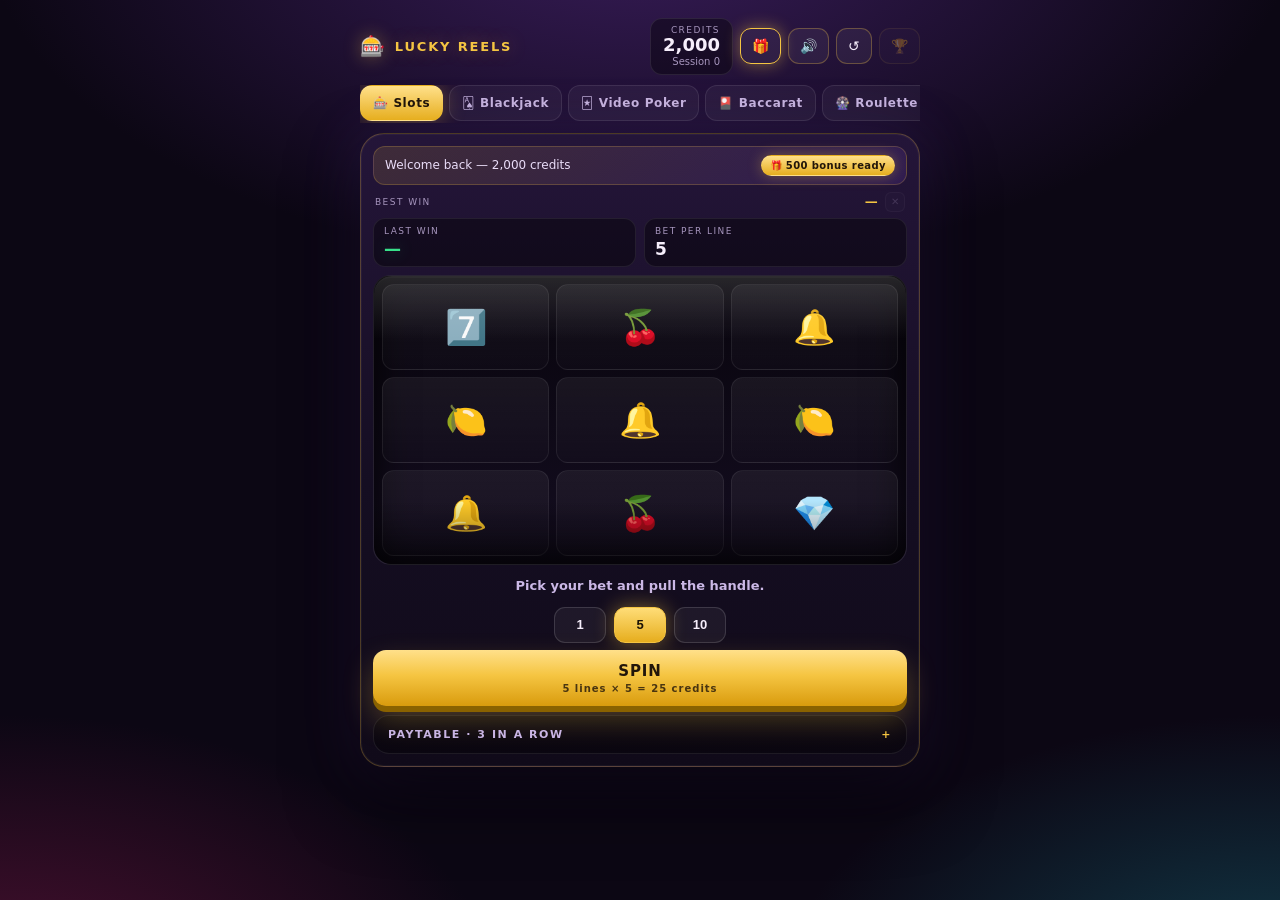
==== commit 711d3958: "Add Skill Arcade tab to Lucky Reels without altering casino game handlers" ====
--- a/index.html
+++ b/index.html
@@ -421,6 +421,7 @@
     <button class="tab" data-game="poker" role="tab">🃏 Video Poker</button>
     <button class="tab" data-game="baccarat" role="tab">🎴 Baccarat</button>
     <button class="tab" data-game="roulette" role="tab">🎡 Roulette</button>
+    <a class="tab" href="skill-arcade.html" aria-label="Open Lucky Reels Skill Arcade" style="text-decoration:none;display:inline-flex;align-items:center;justify-content:center">🕹️ Skill Arcade</a>
   </nav>
 
   <!-- ================= SLOTS ================= -->
@@ -799,7 +800,7 @@
   };
 
   /* ================= tabs ================= */
-  const tabs = [...document.querySelectorAll(".tab")];
+  const tabs = [...document.querySelectorAll(".tab[data-game]")];
   const showGame = (name) => {
     state.game = name;
     tabs.forEach((t) => t.classList.toggle("active", t.dataset.game === name));
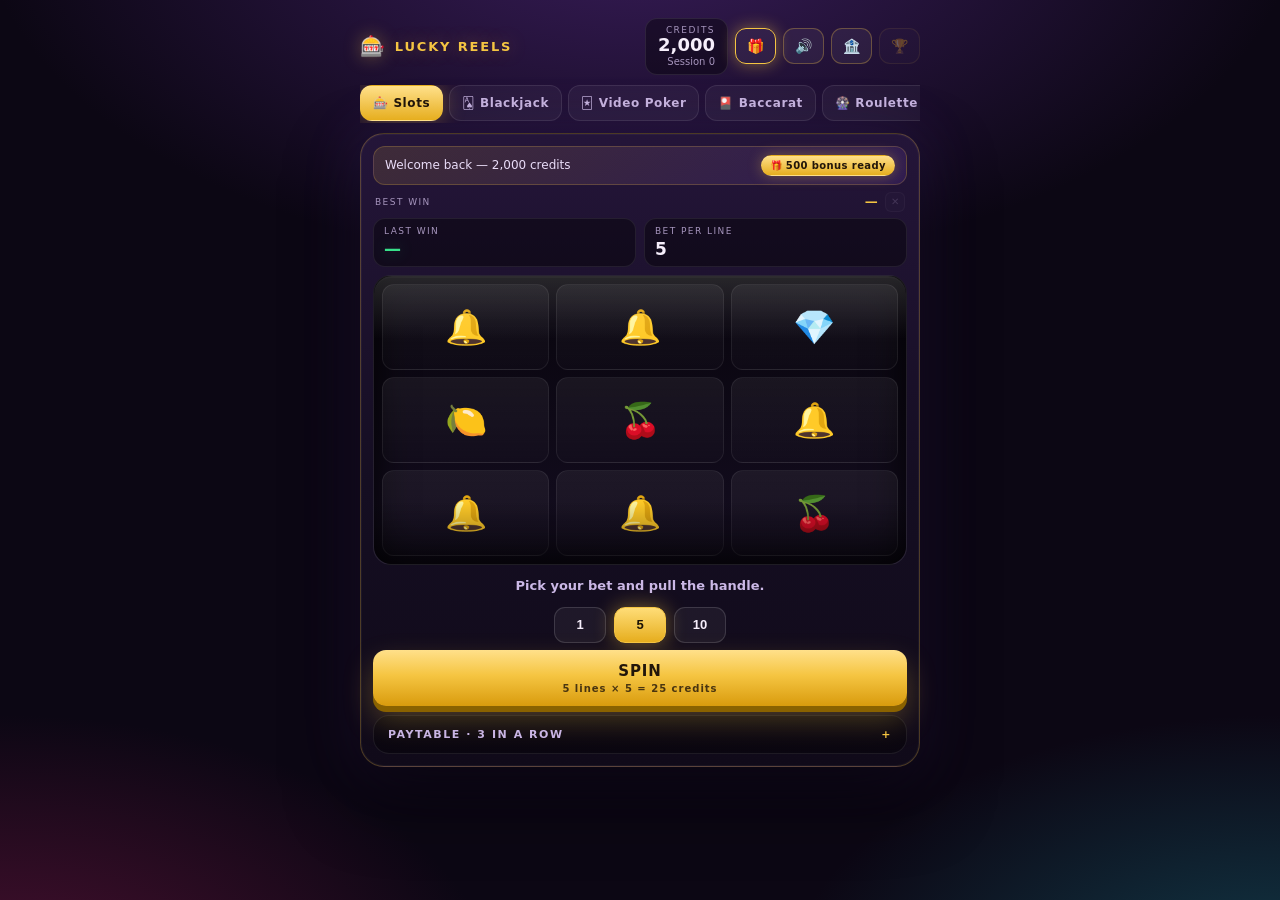
==== commit 9443d7a5: "Replace top-up with capped 2,000-increment play-credit loans and automatic repayment from game profi" ====
--- a/index.html
+++ b/index.html
@@ -396,6 +396,34 @@
   .toast.show{transform:translate(-50%,0);opacity:1}
   .flash{position:fixed;inset:0;background:rgba(255,236,180,.85);opacity:0;pointer-events:none;z-index:40;transition:opacity .4s}
   .flash.on{opacity:.3;transition:opacity .05s}
+
+  /* In-game play-credit loan panel: separate from the Skill Arcade */
+  .loan-status[hidden]{display:none!important}
+  .loan-status{display:flex;align-items:center;gap:12px;justify-content:space-between;flex-wrap:wrap;padding:11px 13px;margin:0 0 10px;border-radius:13px;border:1px solid rgba(245,197,66,.33);background:linear-gradient(110deg,rgba(245,197,66,.12),rgba(101,66,158,.16))}
+  .loan-status-info{flex:1;min-width:170px;display:grid;gap:4px}
+  .loan-status strong{color:#ffe294;font-size:13px}
+  .loan-status small{font-size:10px;color:#d9c7e3;line-height:1.4}
+  .loan-meter{height:5px;border-radius:99px;overflow:hidden;background:rgba(0,0,0,.43)}
+  .loan-meter span{display:block;height:100%;width:0%;border-radius:99px;background:linear-gradient(90deg,#48e8b1,#f5c542)}
+  .loan-manage{background:rgba(0,0,0,.22);border:1px solid rgba(245,197,66,.5);border-radius:10px;color:#ffe494;padding:9px 12px;cursor:pointer;font-size:11px;font-weight:800}
+  .loan-dialog{width:min(93vw,510px);max-height:85vh;overflow:auto;padding:0;border:1px solid rgba(245,197,66,.6);border-radius:23px;background:linear-gradient(155deg,#302043,#130c20);color:#f7edf9;box-shadow:0 30px 75px rgba(0,0,0,.75)}
+  .loan-dialog::backdrop{background:rgba(4,2,10,.79);backdrop-filter:blur(5px)}
+  .loan-card{padding:23px;display:grid;gap:14px}
+  .loan-heading{display:flex;justify-content:space-between;gap:12px;align-items:flex-start}
+  .loan-heading h2{margin:0 0 5px;color:#ffe098;font-size:24px}
+  .loan-heading p{margin:0;color:#cbb9d9;font-size:13px}
+  .loan-close{border:1px solid rgba(255,255,255,.2);background:rgba(255,255,255,.08);color:#fff;border-radius:10px;width:36px;height:36px;flex-shrink:0;cursor:pointer}
+  .loan-rules{background:rgba(0,0,0,.27);border:1px solid rgba(255,255,255,.09);padding:12px;border-radius:12px;color:#e0d0ea;font-size:12px;line-height:1.55}
+  .loan-rules strong{color:#ffe294}
+  .loan-choices{display:grid;grid-template-columns:repeat(5,minmax(0,1fr));gap:6px}
+  .loan-choice,.loan-pay{cursor:pointer;border:1px solid rgba(245,197,66,.48);background:linear-gradient(160deg,#563766,#33223f);border-radius:12px;padding:13px 4px;color:#ffdf8a;font-size:12px;font-weight:900}
+  .loan-choice:disabled,.loan-pay:disabled{opacity:.28;cursor:not-allowed}
+  .loan-payrow{display:grid;grid-template-columns:1fr 1fr;gap:9px}
+  .loan-pay{font-size:13px}
+  .loan-balance{font-size:17px;color:#ffe29a;font-weight:800}
+  .loan-msg{margin:0;min-height:20px;text-align:center;font-size:12px;color:#80edbd;line-height:1.5}
+  .loan-footnote{margin:0;font-size:11px;line-height:1.5;color:#cdbbdc}
+  @media(max-width:400px){.loan-card{padding:15px}.loan-choices{gap:4px}.loan-choice{padding:10px 1px;font-size:10px}.loan-status{gap:6px}}
 </style>
 </head>
 <body>
@@ -410,10 +438,18 @@
       </div>
       <button class="icon-btn" id="dailyBtn" title="Daily bonus">🎁</button>
       <button class="icon-btn" id="soundBtn" title="Toggle sound">🔊</button>
-      <button class="icon-btn" id="resetBtn" title="Top up to 2,000 credits">↺</button>
+      <button class="icon-btn" id="loanBtn" title="Take a play-credit loan" aria-label="Take a play-credit loan">🏦</button>
       <button class="icon-btn" id="clearBests" title="Clear all best wins">🏆</button>
     </div>
   </header>
+
+  <div class="loan-status" id="loanStatus" hidden aria-live="polite">
+    <div class="loan-status-info"><strong id="loanStatusTitle">🏦 Loan owed: 0 credits</strong>
+      <small>25% of net winnings repays this play-credit loan automatically. 0% interest.</small>
+      <div class="loan-meter" aria-hidden="true"><span id="loanProgress"></span></div>
+    </div>
+    <button class="loan-manage" id="loanManage" type="button">Manage loan</button>
+  </div>
 
   <nav class="tabs" role="tablist">
     <button class="tab active" data-game="slots" role="tab">🎰 Slots</button>
@@ -580,6 +616,30 @@
   </section>
 </div>
 
+<dialog class="loan-dialog" id="loanDialog" aria-labelledby="loanTitle">
+  <div class="loan-card">
+    <div class="loan-heading"><div><h2 id="loanTitle">🏦 Lucky Reels Loan Desk</h2>
+      <p>Extra play credits for another round.</p></div>
+      <button type="button" class="loan-close" id="loanClose" aria-label="Close loan desk">✕</button>
+    </div>
+    <div class="loan-rules"><strong>Play credits only — no real debt or money.</strong> Borrow in increments of <b>2,000</b>, up to <b>10,000 credits owed</b> at one time. You may borrow more while a loan is open if you remain under the cap. <strong>0% interest.</strong> When a game produces a net profit, <strong>25% of that profit</strong> (rounded up) goes toward the balance. Returned bets, losses and daily gifts do not trigger repayment. You can also pay early from your available credits.</div>
+    <div class="loan-balance" id="loanOwed">Outstanding: 0 / 10,000 credits</div>
+    <div id="loanChoices" class="loan-choices" aria-label="Choose loan amount">
+      <button type="button" class="loan-choice" data-loan="2000">+2,000</button>
+      <button type="button" class="loan-choice" data-loan="4000">+4,000</button>
+      <button type="button" class="loan-choice" data-loan="6000">+6,000</button>
+      <button type="button" class="loan-choice" data-loan="8000">+8,000</button>
+      <button type="button" class="loan-choice" data-loan="10000">+10,000</button>
+    </div>
+    <div class="loan-payrow">
+      <button class="loan-pay" id="loanPay2000" type="button">Repay up to 2,000</button>
+      <button class="loan-pay" id="loanPayAll" type="button">Repay all available</button>
+    </div>
+    <p class="loan-msg" id="loanMsg" role="status" aria-live="polite">Your current casino credits and session score remain separate from loans.</p>
+    <p class="loan-footnote">Loans are fictional. No payments, cash prizes, real-world obligations, or purchases. Your loan balance is saved on this device along with your casino progress. Skill Arcade points are separate.</p>
+  </div>
+</dialog>
+
 <div class="toast" id="toast">Jackpot!</div>
 <div class="flash" id="flash"></div>
 
@@ -633,6 +693,7 @@
   const state = {
     credits: Number.isFinite(saved.credits) ? saved.credits : 2000,
     net: Number.isFinite(saved.net) ? saved.net : 0,
+    loanBalance: Number.isFinite(saved.loanBalance) ? Math.max(0,Math.min(10000,Math.floor(saved.loanBalance))) : 0,
     bests: {
       slots: Number(saved.bests && saved.bests.slots) || 0,
       blackjack: Number(saved.bests && saved.bests.blackjack) || 0,
@@ -655,7 +716,7 @@
   const save = () => {
     try {
       localStorage.setItem(SAVE_KEY, JSON.stringify({
-        credits: state.credits, net: state.net, bests: state.bests,
+        credits: state.credits, net: state.net, loanBalance: state.loanBalance, bests: state.bests,
         daily: state.daily,
         sound: state.sound, game: state.game, bets: state.bets
       }));
@@ -726,7 +787,7 @@
   /* ================= shared ui ================= */
   const el = {
     credits: $("credits"), net: $("net"), balance: $("balancePill"),
-    soundBtn: $("soundBtn"), resetBtn: $("resetBtn"), clearBests: $("clearBests"),
+    soundBtn: $("soundBtn"), loanBtn: $("loanBtn"), clearBests: $("clearBests"),
     dailyBtn: $("dailyBtn"), welcome: $("welcome"),
     toast: $("toast"), flash: $("flash")
   };
@@ -741,8 +802,91 @@
       el.balance.classList.add("bump");
     }
     renderWelcome();
+    renderLoan();
     save();
   };
+
+  /* ================= play-credit loan desk ================= */
+  const LOAN_CAP = 10000;
+  const LOAN_STEP = 2000;
+  const LOAN_REPAY_RATE = 0.25;
+  const loanDialog = $("loanDialog");
+
+  const renderLoan = () => {
+    const owed = state.loanBalance;
+    $("loanStatus").hidden = owed === 0;
+    $("loanStatusTitle").textContent = "🏦 Loan owed: " + fmt(owed) + " credits";
+    $("loanProgress").style.width = (100 * (LOAN_CAP - owed) / LOAN_CAP) + "%";
+    $("loanOwed").textContent = "Outstanding: " + fmt(owed) + " / " + fmt(LOAN_CAP) + " credits";
+    document.querySelectorAll("[data-loan]").forEach(btn => {
+      const amount = Number(btn.dataset.loan);
+      btn.disabled = amount > LOAN_CAP - owed;
+      btn.title = btn.disabled ? "This would exceed the 10,000-credit cap" : "Borrow " + fmt(amount) + " play credits";
+    });
+    const repayable = Math.min(owed, Math.floor(Math.max(0,state.credits)));
+    $("loanPay2000").disabled = repayable === 0;
+    $("loanPayAll").disabled = repayable === 0;
+    $("loanPay2000").textContent = "Repay " + fmt(Math.min(LOAN_STEP,repayable));
+    $("loanPayAll").textContent = "Repay " + fmt(repayable) + " (all available)";
+    el.loanBtn.title = owed > 0 ? "Manage loan — " + fmt(owed) + " credits owed" : "Take a play-credit loan";
+    el.loanBtn.setAttribute("aria-label",el.loanBtn.title);
+  };
+
+  // Repayment is taken ONLY from a profitable round, not from stake returned
+  // on a push or from free daily credits. Net/session totals stay game-only.
+  const applyLoanRepayment = (grossPayout, totalStake) => {
+    if (state.loanBalance <= 0 || grossPayout <= totalStake) return grossPayout;
+    const profit = Math.max(0,grossPayout - totalStake);
+    const paid = Math.min(state.loanBalance,Math.ceil(profit * LOAN_REPAY_RATE),grossPayout);
+    state.loanBalance -= paid;
+    return grossPayout - paid;
+  };
+
+  const borrowCredits = amount => {
+    if (!Number.isInteger(amount) || amount < LOAN_STEP || amount % LOAN_STEP !== 0 ||
+        state.loanBalance + amount > LOAN_CAP) return false;
+    state.loanBalance += amount;
+    state.credits += amount;
+    updateHeader(true);
+    refreshAll();
+    $("loanMsg").textContent = "✅ Borrowed " + fmt(amount) + " play credits. Total owed: " + fmt(state.loanBalance) + ".";
+    sfx.win();
+    return true;
+  };
+
+  const repayCredits = wanted => {
+    const paid = Math.min(state.loanBalance,Math.floor(Math.max(0,state.credits)),wanted);
+    if (paid <= 0) return 0;
+    state.credits -= paid;
+    state.loanBalance -= paid;
+    updateHeader(true);
+    refreshAll();
+    $("loanMsg").textContent = state.loanBalance === 0
+      ? "🎉 Loan paid in full! No credits owed."
+      : "✅ Repaid " + fmt(paid) + " credits. " + fmt(state.loanBalance) + " still owed.";
+    sfx.click();
+    return paid;
+  };
+
+  const openLoanDesk = () => {
+    renderLoan();
+    $("loanMsg").textContent = state.loanBalance ? "Your current balance is shown above." :
+      "Choose a loan amount in increments of 2,000 credits.";
+    if (typeof loanDialog.showModal === "function") loanDialog.showModal();
+    else loanDialog.setAttribute("open","");
+  };
+  const closeLoanDesk = () => {
+    if (typeof loanDialog.close === "function") loanDialog.close();
+    else loanDialog.removeAttribute("open");
+  };
+  el.loanBtn.addEventListener("click",openLoanDesk);
+  $("loanManage").addEventListener("click",openLoanDesk);
+  $("loanClose").addEventListener("click",closeLoanDesk);
+  document.querySelectorAll("[data-loan]").forEach(btn => btn.addEventListener("click",() => {
+    if (!borrowCredits(Number(btn.dataset.loan))) $("loanMsg").textContent = "Loan limit reached. Repay some credits to borrow again.";
+  }));
+  $("loanPay2000").addEventListener("click",() => repayCredits(LOAN_STEP));
+  $("loanPayAll").addEventListener("click",() => repayCredits(Infinity));
 
   const bestEls = {
     slots: $("sBest"), blackjack: $("bjBest"), poker: $("vpBest"),
@@ -909,7 +1053,7 @@
     }
 
     const total = wins.reduce((sum, w) => sum + w.amount, 0);
-    state.credits += total;
+    state.credits += applyLoanRepayment(total, slots.staked);
     state.net += total;
     recordBest("slots", total - slots.staked);
     wins.forEach((w) => w.line.forEach((i) => slots.cells[i].node.classList.add("win")));
@@ -941,7 +1085,7 @@
   const slotSpin = () => {
     if (slots.spinning) return;
     if (state.credits < slotCost()) {
-      slotSetMessage("Not enough credits — top up with ↺.", "bad");
+      slotSetMessage("Not enough credits — open 🏦 for a play-credit loan.", "bad");
       return;
     }
     slots.spinning = true;
@@ -1074,7 +1218,7 @@
       cls = "bad";
     }
 
-    state.credits += payout;
+    state.credits += applyLoanRepayment(payout, bj.bet);
     state.net += payout;
     recordBest("blackjack", payout - bj.bet);
 
@@ -1108,7 +1252,7 @@
     if (bj.phase === "player" || bj.phase === "dealer") return;
     const bet = state.bets.blackjack;
     if (state.credits < bet) {
-      bjMessage("Not enough credits for that bet — top up with ↺.", "bad");
+      bjMessage("Not enough credits for that bet — open 🏦 for a play-credit loan.", "bad");
       return;
     }
     if (bj.shoe.length < 20) bj.shoe = makeShoe(6);
@@ -1294,7 +1438,7 @@
     if (vp.phase === "draw") return;
     const bet = state.bets.poker;
     if (state.credits < bet) {
-      vpMessage("Not enough credits — top up with ↺.", "bad");
+      vpMessage("Not enough credits — open 🏦 for a play-credit loan.", "bad");
       return;
     }
     if (vp.deck.length < 12) vp.deck = makeShoe(1);
@@ -1321,7 +1465,7 @@
     vp.highlight = result.cards;
 
     const payout = result.mult * vp.bet;
-    state.credits += payout;
+    state.credits += applyLoanRepayment(payout, vp.bet);
     state.net += payout;
     recordBest("poker", payout - vp.bet);
 
@@ -1412,7 +1556,7 @@
       else { text = `Banker wins — ${score}. Player loses.`; cls = "bad"; }
     }
 
-    state.credits += payout;
+    state.credits += applyLoanRepayment(payout, bac.bet);
     state.net += payout;
     recordBest("baccarat", payout - bac.bet);
 
@@ -1464,7 +1608,7 @@
     const { player, banker } = baccaratPlay(bac.shoe);
     const bet = state.bets.baccarat;
     if (state.credits < bet) {
-      bacMessage("Not enough credits — top up with ↺.", "bad");
+      bacMessage("Not enough credits — open 🏦 for a play-credit loan.", "bad");
       return;
     }
     if (bac.shoe.length < 20) bac.shoe = makeShoe(8);
@@ -1626,7 +1770,7 @@
     if (rl.phase !== "bet") return;
     const amount = state.bets.roulette;
     if (state.credits < rlTotalStake() + amount) {
-      rlMessage("Not enough credits for that bet — clear the table or top up with ↺.", "bad");
+      rlMessage("Not enough credits for that bet — clear the table or open 🏦 for a play-credit loan.", "bad");
       return;
     }
     rl.bets[key] = (rl.bets[key] || 0) + amount;
@@ -1662,7 +1806,7 @@
   const rlSettle = (number) => {
     const staked = rlTotalStake();
     const { payout } = roulettePayout(rl.bets, number);
-    state.credits += payout;
+    state.credits += applyLoanRepayment(payout, staked);
     state.net += payout;
     recordBest("roulette", payout - staked);
 
@@ -1698,7 +1842,7 @@
     if (rl.phase !== "bet") return;
     const total = rlTotalStake();
     if (total === 0) { rlMessage("Put some chips on the table first.", "bad"); return; }
-    if (state.credits < total) { rlMessage("Not enough credits — top up with ↺.", "bad"); return; }
+    if (state.credits < total) { rlMessage("Not enough credits — open 🏦 for a play-credit loan.", "bad"); return; }
 
     rl.lastBets = { ...rl.bets };
     state.credits -= total;
@@ -1743,7 +1887,7 @@
     const total = rlLastTotal();
     if (total === 0) return;
     if (state.credits < total) {
-      rlMessage("Not enough credits to repeat that bet — top up with ↺.", "bad");
+      rlMessage("Not enough credits to repeat that bet — open 🏦 for a play-credit loan.", "bad");
       return;
     }
     rl.bets = { ...rl.lastBets };
@@ -1848,34 +1992,6 @@
     if (state.sound) sfx.click();
   });
 
-  el.resetBtn.addEventListener("click", () => {
-    if (bac.phase === "dealing" || rl.phase === "spinning") return;
-    state.credits = 2000;
-    state.net = 0;
-    bj.phase = "bet";
-    bj.player = [];
-    bj.dealer = [];
-    vp.phase = "bet";
-    vp.hand = [];
-    vp.holds = [false,false,false,false,false];
-    vp.highlight = [];
-    slots.spinning = false;
-    slotClearWins();
-    slotSetMessage("Credits topped up to 2,000. Good luck!");
-    bjMessage("Credits topped up. Pick a bet and deal.");
-    vpMessage("Credits topped up. Deal five cards.");
-    bacMessage("Credits topped up. Back a hand and deal.");
-    rl.phase = "bet";
-    rl.bets = {};
-    rl.lastBets = {};
-    rlHistory.length = 0;
-    rlRenderHistory();
-    rlCells.forEach((btn) => btn.classList.remove("hit"));
-    rlMessage("Credits topped up. Place your bets.");
-    refreshAll();
-    updateHeader(true);
-    sfx.win();
-  });
 
   document.addEventListener("keydown", (event) => {
     if (state.game !== "slots") return;
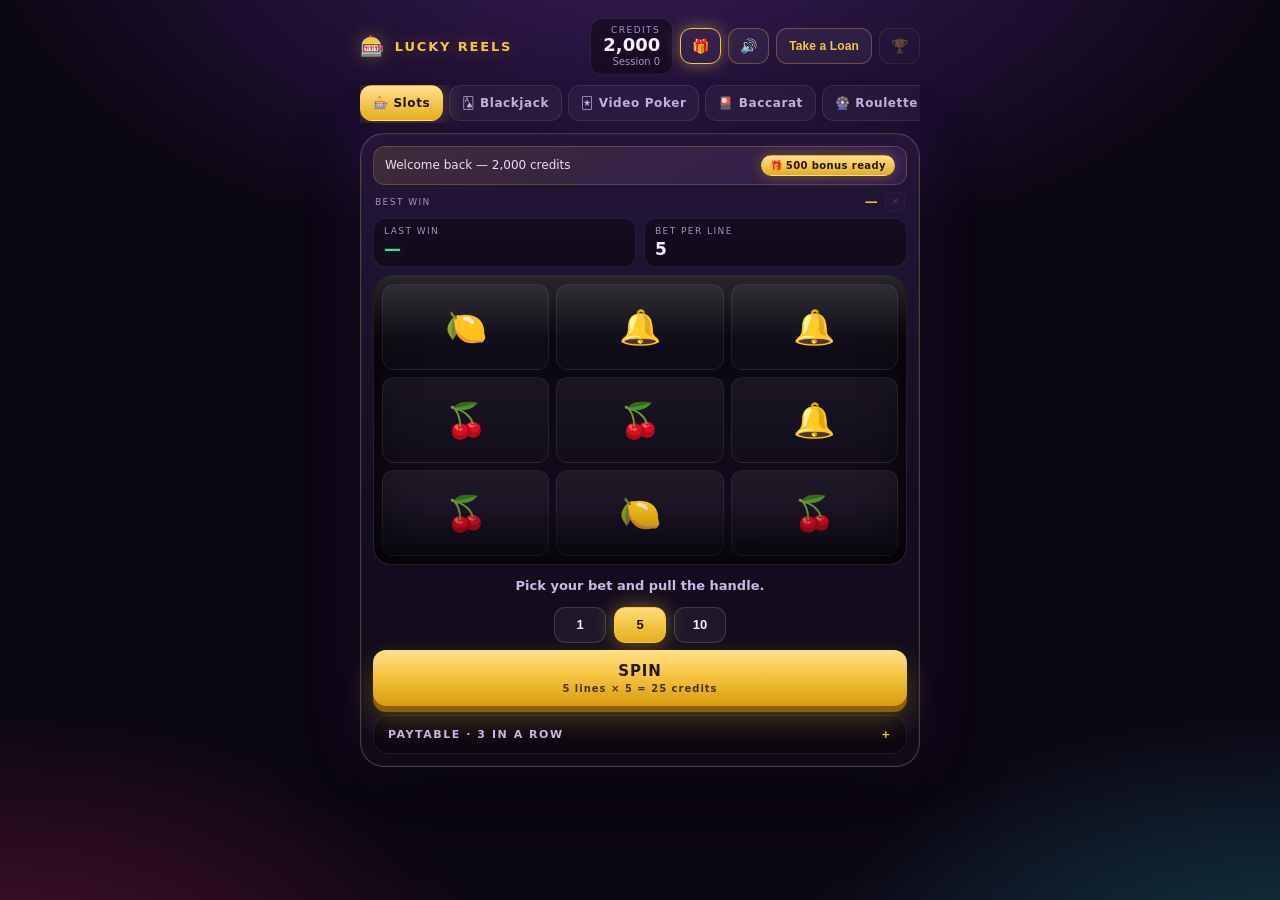
==== commit 6b673b0e: "Show Take a Loan text instead of icon on casino header button" ====
--- a/index.html
+++ b/index.html
@@ -59,6 +59,7 @@
   }
   .icon-btn:hover:not(:disabled){background:rgba(255,255,255,.12)}
   .icon-btn:disabled{opacity:.3;cursor:not-allowed}
+  .loan-top-btn{font-size:12px;font-weight:850;white-space:nowrap;color:var(--gold);padding:10px 12px;letter-spacing:.01em}
   .icon-btn.ready{
     border-color:var(--gold);color:var(--gold);
     box-shadow:0 0 16px rgba(245,197,66,.45);
@@ -438,7 +439,7 @@
       </div>
       <button class="icon-btn" id="dailyBtn" title="Daily bonus">🎁</button>
       <button class="icon-btn" id="soundBtn" title="Toggle sound">🔊</button>
-      <button class="icon-btn" id="loanBtn" title="Take a play-credit loan" aria-label="Take a play-credit loan">🏦</button>
+      <button class="icon-btn loan-top-btn" id="loanBtn" type="button" title="Take a play-credit loan" aria-label="Take a play-credit loan">Take a Loan</button>
       <button class="icon-btn" id="clearBests" title="Clear all best wins">🏆</button>
     </div>
   </header>
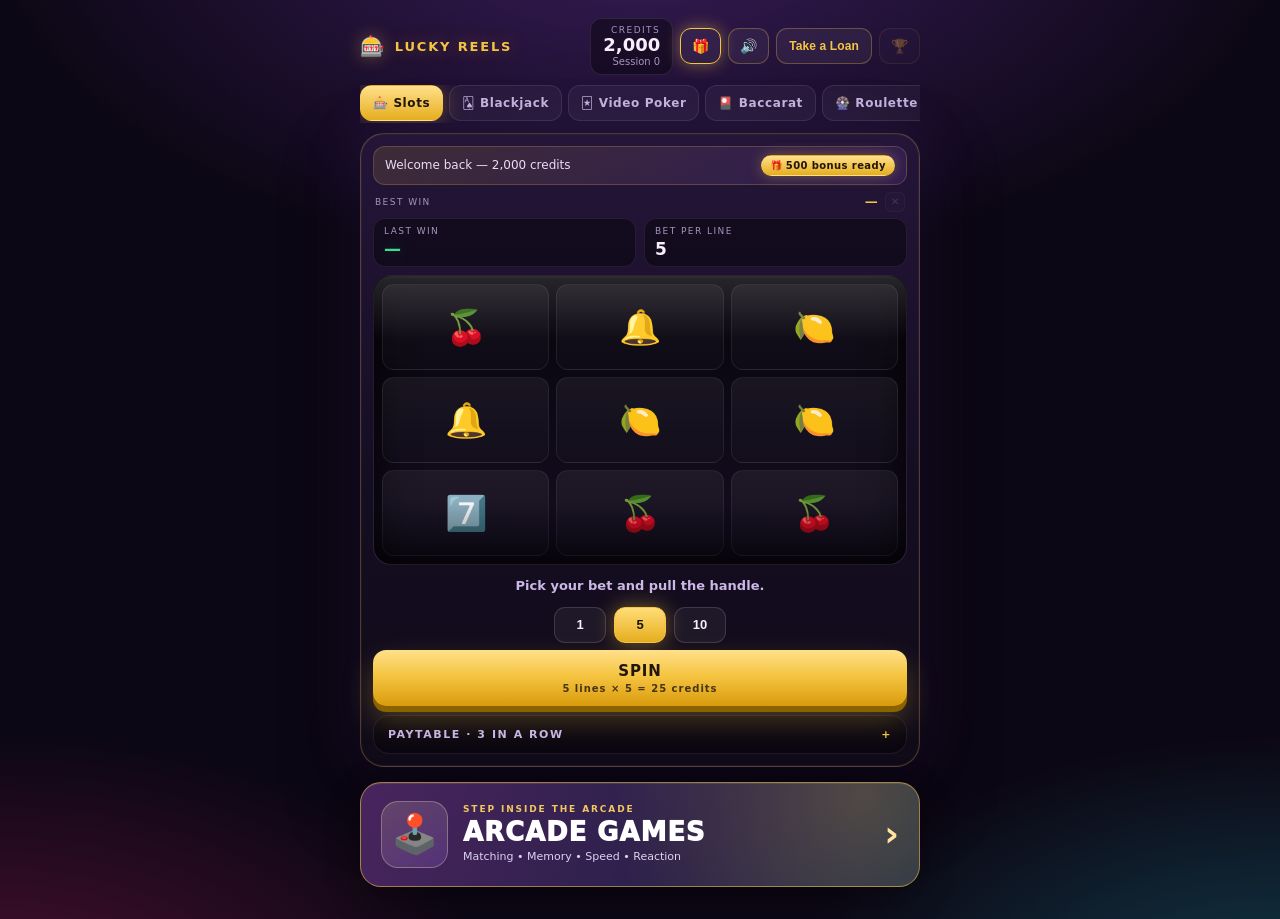
==== commit 2875b161: "Move Arcade Games into full-width banner beneath five casino games" ====
--- a/index.html
+++ b/index.html
@@ -425,6 +425,24 @@
   .loan-msg{margin:0;min-height:20px;text-align:center;font-size:12px;color:#80edbd;line-height:1.5}
   .loan-footnote{margin:0;font-size:11px;line-height:1.5;color:#cdbbdc}
   @media(max-width:400px){.loan-card{padding:15px}.loan-choices{gap:4px}.loan-choice{padding:10px 1px;font-size:10px}.loan-status{gap:6px}}
+
+  /* Arcade Games: full-width link below all five casino game panels */
+  .arcade-banner{display:flex;align-items:center;gap:15px;width:100%;min-height:105px;margin:15px 0 6px;padding:18px 20px;
+    border-radius:21px;text-decoration:none;color:#fff;border:1px solid rgba(245,197,66,.55);
+    background:radial-gradient(circle at 90% 14%,rgba(255,198,61,.22),transparent 49%),
+      linear-gradient(112deg,#49245e 0%,#292049 60%,#182947 100%);
+    box-shadow:0 10px 35px rgba(0,0,0,.32),inset 0 1px rgba(255,255,255,.09);transition:transform .17s,border-color .17s,box-shadow .17s;}
+  .arcade-banner:hover{transform:translateY(-2px);border-color:#ffdf83;box-shadow:0 13px 38px rgba(0,0,0,.4),0 0 19px rgba(245,197,66,.16)}
+  .arcade-banner:focus-visible{outline:3px solid #fff;outline-offset:4px}
+  .arcade-banner-symbol{width:67px;height:67px;flex-shrink:0;display:grid;place-items:center;border-radius:17px;
+    background:linear-gradient(145deg,rgba(255,241,175,.16),rgba(164,105,249,.21));border:1px solid rgba(255,239,177,.3);font-size:38px}
+  .arcade-banner-copy{display:grid;gap:3px;flex:1;min-width:0}
+  .arcade-banner-kicker{font-size:9px;font-weight:900;letter-spacing:.21em;color:#f1c75e}
+  .arcade-banner-copy strong{font-size:clamp(19px,5vw,26px);font-weight:950;letter-spacing:.035em;line-height:1.16}
+  .arcade-banner-copy small{font-size:11px;line-height:1.35;color:#dfd2ef}
+  .arcade-banner-arrow{font-size:36px;line-height:1;color:#ffe4a0;font-weight:900}
+  @media(max-width:390px){.arcade-banner{gap:10px;padding:13px 12px;min-height:92px}.arcade-banner-symbol{width:55px;height:55px;font-size:29px}.arcade-banner-kicker{font-size:8px;letter-spacing:.12em}.arcade-banner-copy small{font-size:10px}}
+  @media(prefers-reduced-motion:reduce){.arcade-banner{transition:none}.arcade-banner:hover{transform:none}}
 </style>
 </head>
 <body>
@@ -458,7 +476,6 @@
     <button class="tab" data-game="poker" role="tab">🃏 Video Poker</button>
     <button class="tab" data-game="baccarat" role="tab">🎴 Baccarat</button>
     <button class="tab" data-game="roulette" role="tab">🎡 Roulette</button>
-    <a class="tab" href="skill-arcade.html" aria-label="Open Lucky Reels Skill Arcade" style="text-decoration:none;display:inline-flex;align-items:center;justify-content:center">🕹️ Skill Arcade</a>
   </nav>
 
   <!-- ================= SLOTS ================= -->
@@ -615,6 +632,17 @@
       </details>
     </div>
   </section>
+
+  <!-- Arcade destination below the casino games -->
+  <a class="arcade-banner" href="skill-arcade.html" aria-label="Open Arcade Games — four free skill challenges">
+    <span class="arcade-banner-symbol" aria-hidden="true">🕹️</span>
+    <span class="arcade-banner-copy">
+      <span class="arcade-banner-kicker">STEP INSIDE THE ARCADE</span>
+      <strong>ARCADE GAMES</strong>
+      <small>Matching • Memory • Speed • Reaction</small>
+    </span>
+    <span class="arcade-banner-arrow" aria-hidden="true">›</span>
+  </a>
 </div>
 
 <dialog class="loan-dialog" id="loanDialog" aria-labelledby="loanTitle">
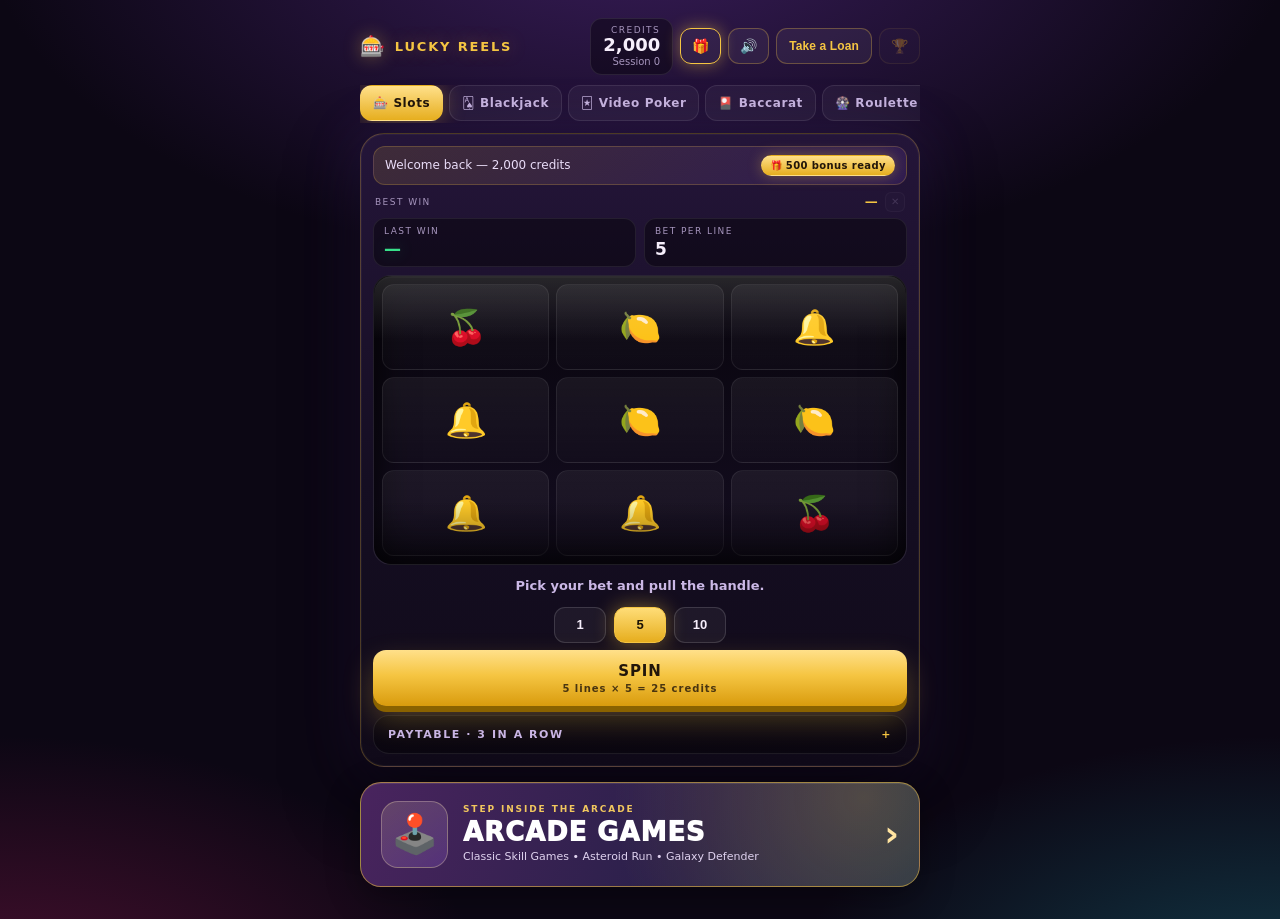
==== commit 7a3ce242: "Update casino Arcade Games banner to advertise the new space shooters" ====
--- a/index.html
+++ b/index.html
@@ -634,12 +634,12 @@
   </section>
 
   <!-- Arcade destination below the casino games -->
-  <a class="arcade-banner" href="skill-arcade.html" aria-label="Open Arcade Games — four free skill challenges">
+  <a class="arcade-banner" href="skill-arcade.html" aria-label="Open Arcade Games — six free games including space shooters">
     <span class="arcade-banner-symbol" aria-hidden="true">🕹️</span>
     <span class="arcade-banner-copy">
       <span class="arcade-banner-kicker">STEP INSIDE THE ARCADE</span>
       <strong>ARCADE GAMES</strong>
-      <small>Matching • Memory • Speed • Reaction</small>
+      <small>Classic Skill Games • Asteroid Run • Galaxy Defender</small>
     </span>
     <span class="arcade-banner-arrow" aria-hidden="true">›</span>
   </a>
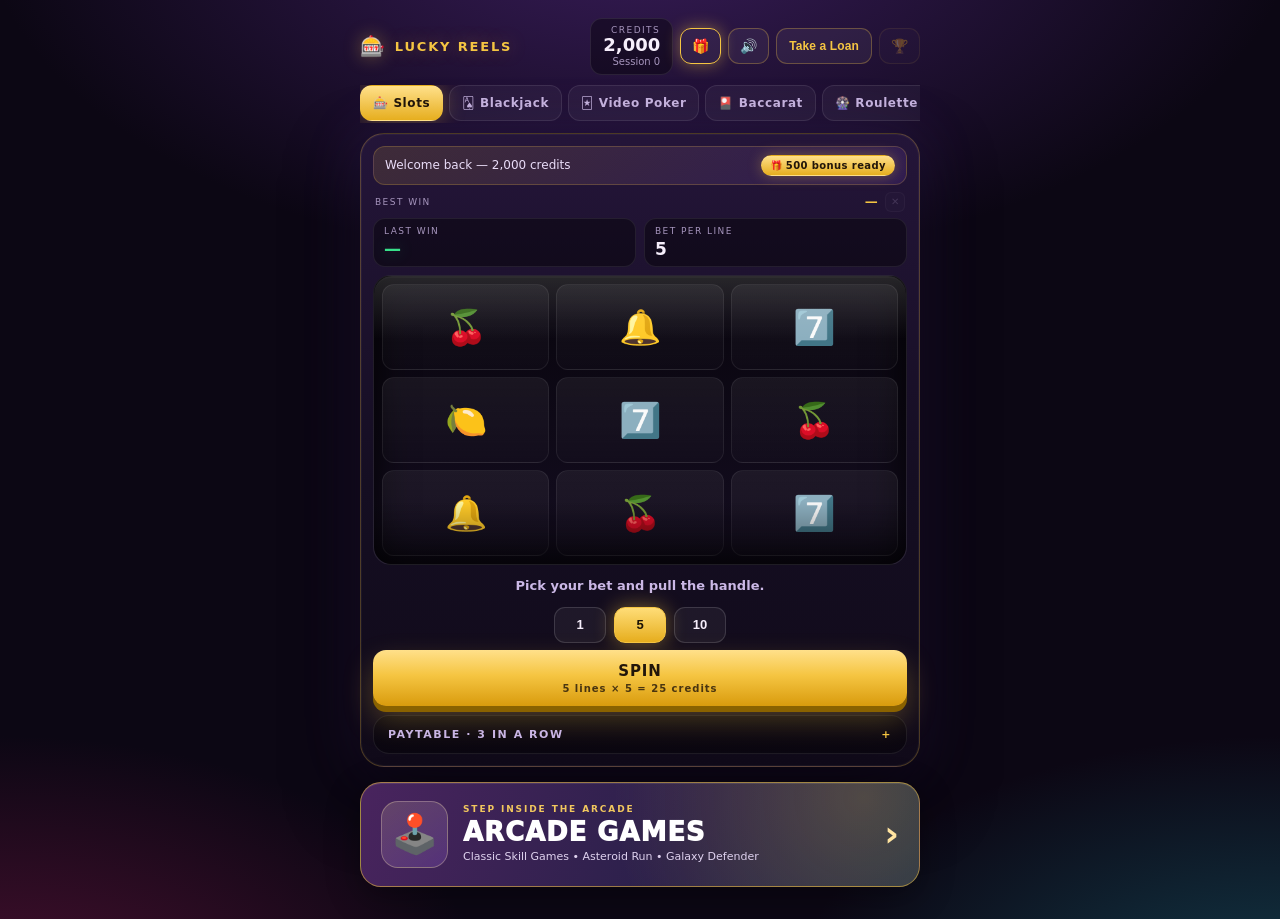
==== commit 15495afa: "Make every Lucky Reels game installable and playable offline" ====
--- a/index.html
+++ b/index.html
@@ -443,7 +443,17 @@
   .arcade-banner-arrow{font-size:36px;line-height:1;color:#ffe4a0;font-weight:900}
   @media(max-width:390px){.arcade-banner{gap:10px;padding:13px 12px;min-height:92px}.arcade-banner-symbol{width:55px;height:55px;font-size:29px}.arcade-banner-kicker{font-size:8px;letter-spacing:.12em}.arcade-banner-copy small{font-size:10px}}
   @media(prefers-reduced-motion:reduce){.arcade-banner{transition:none}.arcade-banner:hover{transform:none}}
+  .icon-btn[hidden]{display:none !important}
 </style>
+<meta name="description" content="Five play-money casino games and six skill and space arcade games. Install it to your home screen and it works offline." />
+<meta name="theme-color" content="#0c0714" />
+<meta name="mobile-web-app-capable" content="yes" />
+<meta name="apple-mobile-web-app-capable" content="yes" />
+<meta name="apple-mobile-web-app-status-bar-style" content="black-translucent" />
+<meta name="apple-mobile-web-app-title" content="Lucky Reels" />
+<link rel="manifest" href="/manifest.json" />
+<link rel="apple-touch-icon" href="/icons/apple-touch-icon.png" />
+<link rel="icon" type="image/png" sizes="192x192" href="/icons/icon-192.png" />
 </head>
 <body>
 <div class="wrap">
@@ -459,6 +469,7 @@
       <button class="icon-btn" id="soundBtn" title="Toggle sound">🔊</button>
       <button class="icon-btn loan-top-btn" id="loanBtn" type="button" title="Take a play-credit loan" aria-label="Take a play-credit loan">Take a Loan</button>
       <button class="icon-btn" id="clearBests" title="Clear all best wins">🏆</button>
+      <button class="icon-btn" id="installBtn" title="Install on this phone" aria-label="Install on this phone" hidden>📲</button>
     </div>
   </header>
 
@@ -2051,5 +2062,61 @@
   updateHeader();
 })();
 </script>
+
+<script>
+/* Home-screen install + offline support. Kept separate from the game code above. */
+(() => {
+  const btn = document.getElementById("installBtn");
+  const toastEl = document.getElementById("toast");
+  const standalone =
+    window.matchMedia("(display-mode: standalone)").matches || window.navigator.standalone === true;
+  const isIOS = /iphone|ipad|ipod/i.test(navigator.userAgent);
+  let deferredPrompt = null;
+
+  const tip = (message) => {
+    if (!toastEl) return;
+    toastEl.textContent = message;
+    toastEl.classList.add("show");
+    clearTimeout(tip._timer);
+    tip._timer = setTimeout(() => toastEl.classList.remove("show"), 4600);
+  };
+
+  window.addEventListener("beforeinstallprompt", (event) => {
+    event.preventDefault();
+    deferredPrompt = event;
+    if (btn && !standalone) btn.hidden = false;
+  });
+
+  if (btn && !standalone && isIOS) btn.hidden = false;
+
+  if (btn) {
+    btn.addEventListener("click", async () => {
+      if (deferredPrompt) {
+        deferredPrompt.prompt();
+        try {
+          await deferredPrompt.userChoice;
+        } catch (error) {
+          /* the browser dismissed the sheet */
+        }
+        deferredPrompt = null;
+        btn.hidden = true;
+        return;
+      }
+      tip(isIOS ? "Tap Share, then \u201cAdd to Home Screen\u201d" : "Open the browser menu and pick \u201cInstall app\u201d");
+    });
+  }
+
+  window.addEventListener("appinstalled", () => {
+    if (btn) btn.hidden = true;
+    tip("Installed \u2014 open it from your home screen");
+  });
+
+  if ("serviceWorker" in navigator) {
+    window.addEventListener("load", () => {
+      navigator.serviceWorker.register("/sw.js").catch(() => {});
+    });
+  }
+})();
+</script>
 </body>
 </html>
